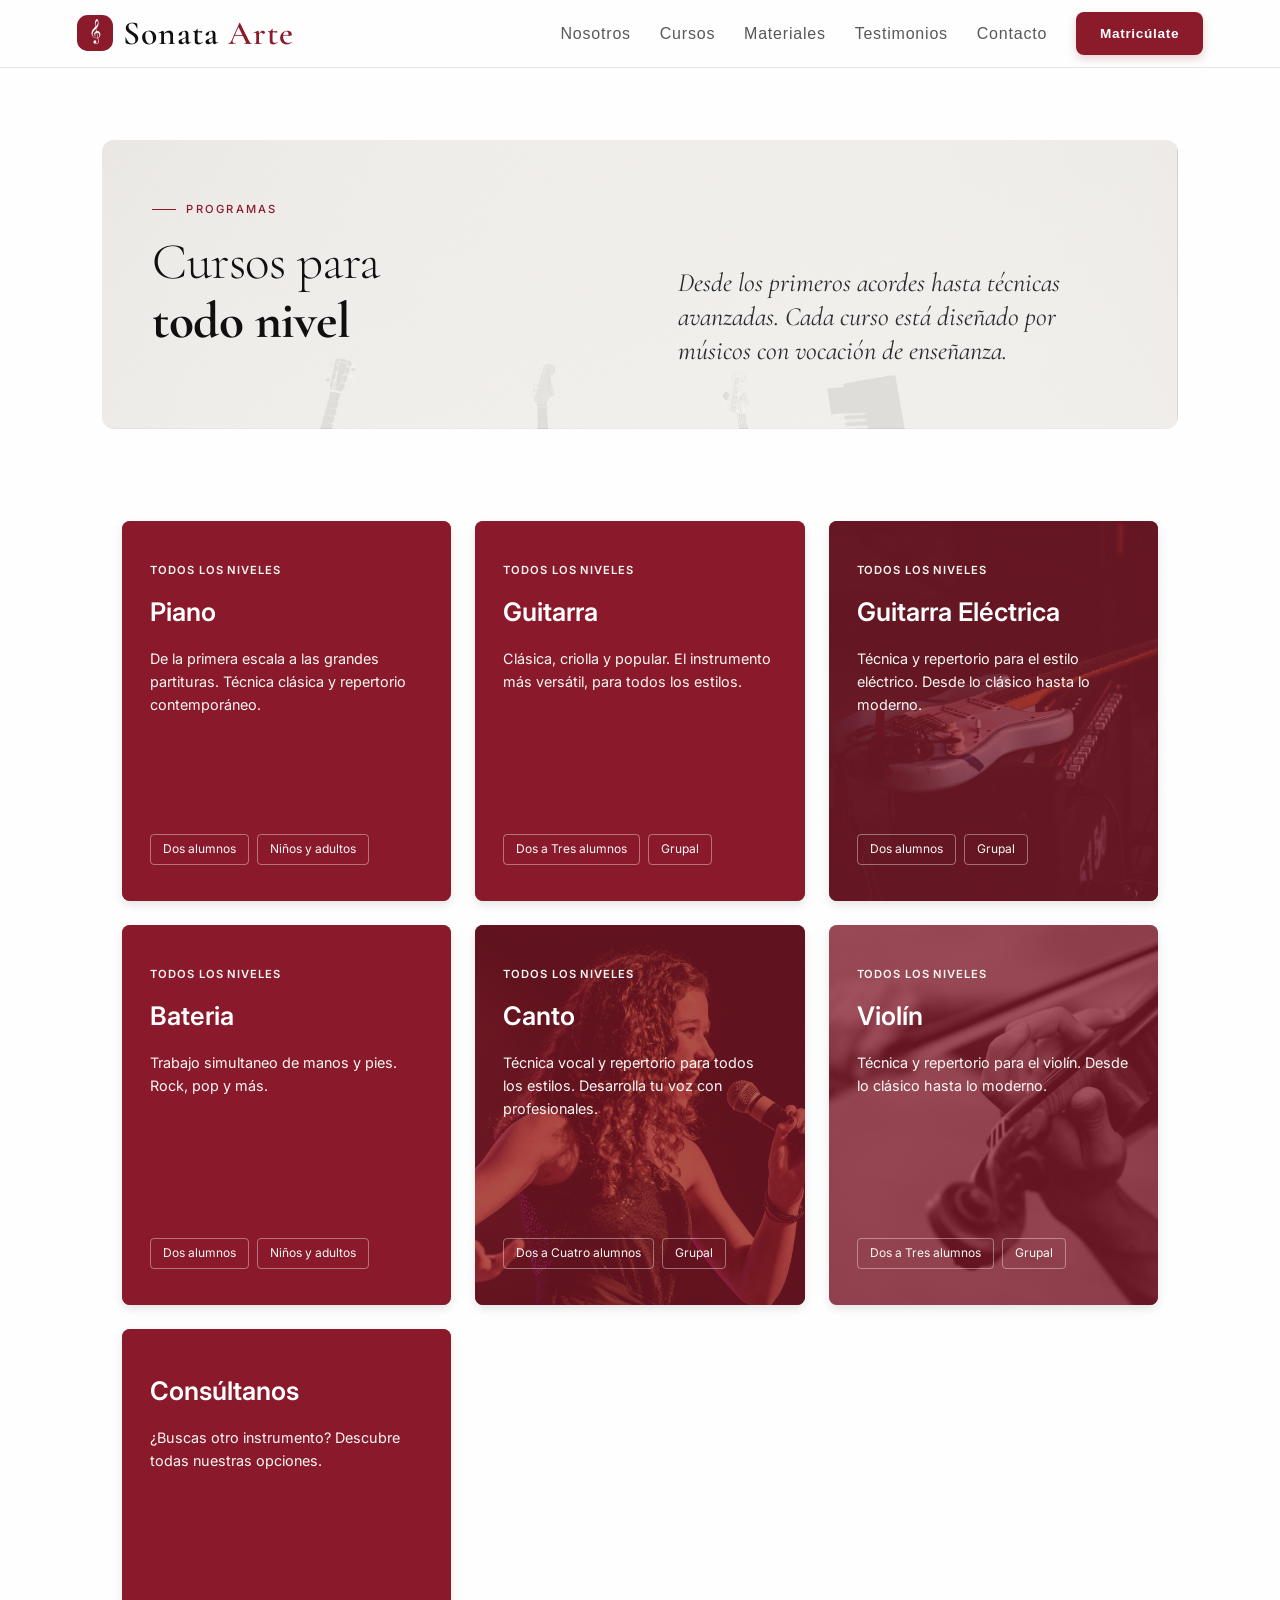
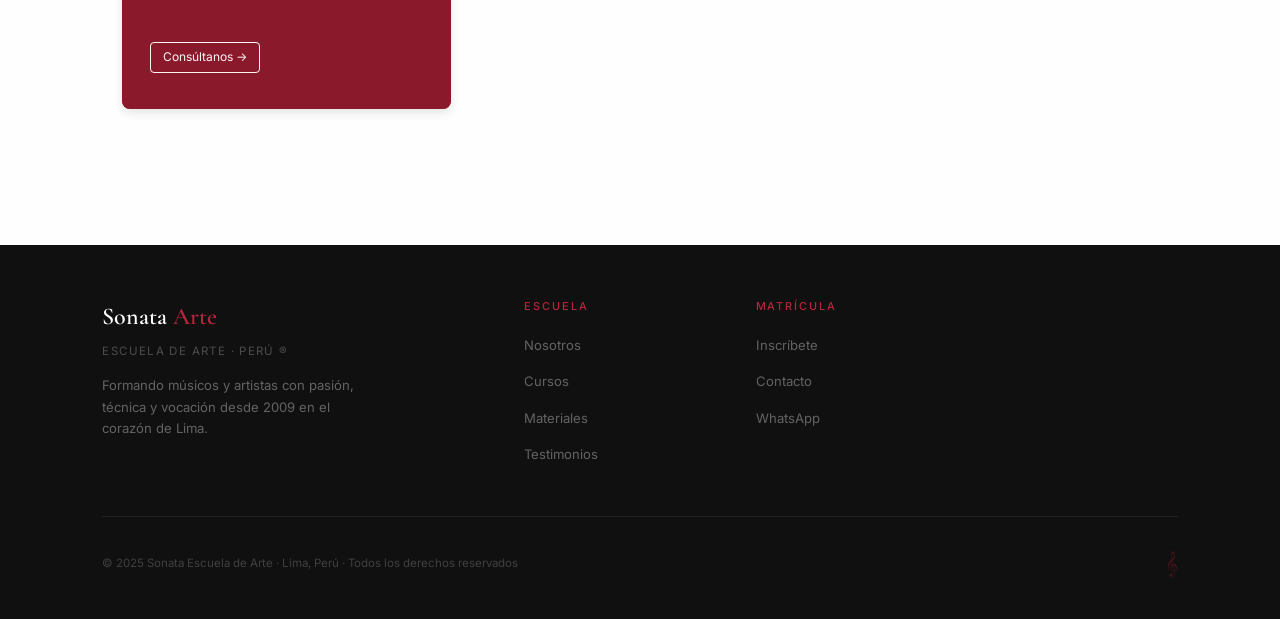
==== pages/cursos.html @ 1e2b9297 "resultado final para cursos" ====
<!DOCTYPE html>
<html lang="es">
<head>
<meta charset="UTF-8">
<meta name="viewport" content="width=device-width, initial-scale=1.0">
<title>Cursos · Sonata Escuela de Arte</title>
<link rel="preconnect" href="https://fonts.googleapis.com">
<link href="https://fonts.googleapis.com/css2?family=Cormorant+Garamond:ital,wght@0,300;0,400;0,600;0,700;1,300;1,400;1,600&family=Inter:wght@300;400;500;600&display=swap" rel="stylesheet">
<link rel="stylesheet" href="../css/main.css">
<link rel="stylesheet" href="../css/nav.css">
</head>
<body>
 
<nav>
  <a href="../index.html" class="nav-logo">
    <div class="nav-logo-icon" aria-hidden="true">𝄞</div>
    <span class="nav-logo-text">Sonata <span>Arte</span></span>
  </a>
  <ul class="nav-links">
    <li><a href="../index.html#nosotros">Nosotros</a></li>
    <li><a href="cursos.html">Cursos</a></li>
    <li><a href="materiales.html">Materiales</a></li>
    <li><a href="../index.html#testimonios">Testimonios</a></li>
    <li><a href="../index.html#contacto">Contacto</a></li>
    <li><a href="matricula.html" class="btn-nav">Matricúlate</a></li>
  </ul>
</nav>

<section id="cursos" style="padding-top: 140px; min-height: 80vh;">
  <div class="courses-top">
    <div>
      <p class="eyebrow">Programas</p>
      <h2 class="sec-title">Cursos para<br><strong>todo nivel</strong></h2>
    </div>
    <p class="sec-body">
      Desde los primeros acordes hasta técnicas avanzadas. Cada curso está diseñado por músicos con vocación de enseñanza.
    </p>
  </div>
  <div class="courses-grid">
  
    <article class="course-card card-piano">
      <div class="course-card-content">
        <span class="card-eyebrow">Todos los niveles</span>
        <h3 class="card-title">Piano</h3>
        <p class="card-text">De la primera escala a las grandes partituras. Técnica clásica y repertorio contemporáneo.
        </p>
        <div class="card-tags">
          <span class="pill-tag">Dos alumnos</span>
          <span class="pill-tag">Niños y adultos</span>
        </div>
      </div>
    </article>
  
    <article class="course-card card-guitarra">
      <div class="course-card-content">
        <span class="card-eyebrow">Todos los niveles</span>
        <h3 class="card-title">Guitarra</h3>
        <p class="card-text">Clásica, criolla y popular. El instrumento más versátil, para todos los estilos.</p>
        <div class="card-tags">
          <span class="pill-tag">Dos a Tres alumnos</span>
          <span class="pill-tag">Grupal</span>
        </div>
      </div>
    </article>

    <article class="course-card card-guitarra_electrica">
      <div class="course-card-content">
        <span class="card-eyebrow">Todos los niveles</span>
        <h3 class="card-title">Guitarra Eléctrica</h3>
        <p class="card-text">Técnica y repertorio para el estilo eléctrico. Desde lo clásico hasta lo moderno.</p>
        <div class="card-tags">
          <span class="pill-tag">Dos alumnos</span>
          <span class="pill-tag">Grupal</span>
        </div>
      </div>
    </article>
  
    <article class="course-card card-bateria"> 
      <div class="course-card-content">
          <span class="card-eyebrow">Todos los niveles</span>
          <h3 class="card-title">Bateria</h3>
          <p class="card-text">Trabajo simultaneo de manos y pies. Rock, pop y más.</p>
          <div class="card-tags">
            <span class="pill-tag">Dos alumnos</span>
            <span class="pill-tag">Niños y adultos</span>
          </div>
      </div>
    </article>

    <article class="course-card card-canto">
      <div class="course-card-content">
        <span class="card-eyebrow">Todos los niveles</span>
        <h3 class="card-title">Canto</h3>
        <p class="card-text">Técnica vocal y repertorio para todos los estilos. Desarrolla tu voz con profesionales.</p>
        <div class="card-tags">
          <span class="pill-tag">Dos a Cuatro alumnos</span>
          <span class="pill-tag">Grupal</span>
        </div>
      </div>
    </article>

    <article class="course-card card-violin">
      <div class="course-card-content">
        <span class="card-eyebrow">Todos los niveles</span>
        <h3 class="card-title">Violín</h3>
        <p class="card-text">Técnica y repertorio para el violín. Desde lo clásico hasta lo moderno.</p>
        <div class="card-tags">
          <span class="pill-tag">Dos a Tres alumnos</span>
          <span class="pill-tag">Grupal</span>
        </div>
      </div>
    </article>

    <article class="course-card card-consulta">
      <div class="course-card-content">
        <h3 class="card-title" style="margin-top: auto;">Consúltanos</h3>
        <p class="card-text">¿Buscas otro instrumento? Descubre todas nuestras opciones.</p>
        <div class="card-tags">
          <a href="mailto:consultas@sonata.edu" class="pill-tag"
            style="border-color: #faf7f4; color: #faf7f4;">Consúltanos →</a>
        </div>
      </div>
    </article>
  
  </div>
  
</section>

<footer>
  <div class="footer-grid">
    <div>
      <div class="footer-brand-name">Sonata <span>Arte</span></div>
      <div class="footer-brand-sub">Escuela de Arte · Perú ®</div>
      <p class="footer-brand-desc">Formando músicos y artistas con pasión, técnica y vocación desde 2009 en el corazón de Lima.</p>
    </div>
    <div class="footer-col">
      <div class="footer-col-title">Escuela</div>
      <ul>
        <li><a href="../index.html#nosotros">Nosotros</a></li>
        <li><a href="cursos.html">Cursos</a></li>
        <li><a href="materiales.html">Materiales</a></li>
        <li><a href="../index.html#testimonios">Testimonios</a></li>
      </ul>
    </div>
    <div class="footer-col">
      <div class="footer-col-title">Matrícula</div>
      <ul>
        <li><a href="matricula.html">Inscríbete</a></li>
        <li><a href="../index.html#contacto">Contacto</a></li>
        <li><a href="https://wa.me/51987654321">WhatsApp</a></li>
      </ul>
    </div>
  </div>
  <div class="footer-bottom">
    <span>© 2025 Sonata Escuela de Arte · Lima, Perú · Todos los derechos reservados</span>
    <span class="footer-nota" aria-hidden="true">𝄞</span>
  </div>
</footer>
<script src="../js/main.js"></script>
</body>
</html>
---- css/main.css ----
/* ═══════════════════════════════════════════
   TOKENS DE MARCA — Sonata Escuela de Arte
   Granate: #8b1a2b  Negro: #111010  Blanco: #fefefe
═══════════════════════════════════════════ */
*, *::before, *::after { box-sizing: border-box; margin: 0; padding: 0; }
 
:root {
  --granate:    #8b1a2b;
  --granate-d:  #5c0f1a;
  --granate-l:  #b5253c;
  --granate-xs: rgba(139,26,43,0.08);
  --granate-sm: rgba(139,26,43,0.15);
 
  --negro:      #111010;
  --negro-2:    #2c2a2a;
  --negro-3:    #5a5757;
  --negro-4:    #9a9797;
 
  --blanco:     #fefefe;
  --crema:      #F0EAE3;
  --crema-2:    #f3eeea;
 
  --borde:      rgba(17,16,16,0.1);
  --borde-g:    rgba(139,26,43,0.2);
 
  --display:    'Cormorant Garamond', Georgia, serif;
  --body:       'Inter', system-ui, sans-serif;
}
 
html { scroll-behavior: smooth; }
body {
  font-family: var(--body);
  background: var(--crema);
  color: var(--negro);
  font-size: 16px;
  line-height: 1.7;
  -webkit-font-smoothing: antialiased;
}
a { color: inherit; text-decoration: none; }
img { display: block; max-width: 100%; }

/* ═══════════════════════════════════════════
   HERO — Partitura animada como fondo
═══════════════════════════════════════════ */
.hero {
  min-height: 100vh;
  display: grid;
  grid-template-columns: 55% 45%;
  padding-top: 68px;
  position: relative;
  overflow: hidden;
}
 


 
.hero-left {
  position: relative;
  z-index: 1;
  display: flex; flex-direction: column; justify-content: center;
  padding: 80px 5% 80px 8%;
}
 
.hero-tag {
  display: inline-flex;
  align-items: center;
  gap: 8px;
  font-size: 0.72rem;
  font-weight: 500;
  letter-spacing: 0.2em;
  text-transform: uppercase;
  color: var(--granate);
  margin-bottom: 24px;
}
.hero-tag::before {
  content: '';
  display: block;
  width: 28px; height: 1px;
  background: var(--granate);
}
 
.hero-h1 {
  font-family: var(--display);
  font-size: clamp(3rem, 5.5vw, 5rem);
  line-height: 1.0;
  font-weight: 300;
  color: var(--negro);
  margin-bottom: 8px;
  letter-spacing: -0.01em;
}
.hero-h1 strong { font-weight: 700; display: block; }
.hero-h1 em { font-style: italic; color: var(--granate); font-weight: 300; }
 
.hero-sub {
  font-size: 1rem;
  color: var(--negro-3);
  max-width: 440px;
  line-height: 1.7;
  margin: 20px 0 36px;
}
 
.hero-btns { display: flex; gap: 12px; flex-wrap: wrap; }
 
.hero-right {
  position: relative;
  z-index: 1;
  background: var(--granate);
  display: flex;
  align-items: center;
  justify-content: center;
  overflow: hidden;
}

/* ═══════════════════════════════════════════
   CARRUSEL HERO
═══════════════════════════════════════════ */
.hero-carousel {
  position: absolute;
  inset: 0;
  z-index: 0; /* Al fondo */
}

.carousel-slide {
  position: absolute;
  inset: 0;
  width: 100%;
  height: 100%;
  object-fit: cover; /* Para que la imagen no se deforme */
  opacity: 0;
  transition: opacity 1.5s ease-in-out; /* Transición súper suave */
}

.carousel-slide.active {
  opacity: 1;
}

.hero-overlay {
  position: absolute;
  inset: 0;
  background: var(--granate);
  opacity: 0.85; /* Ajusta este valor si quieres que la foto se vea más (0.7) o menos (0.9) */
  z-index: 1;
  mix-blend-mode: multiply; /* Le da un tono más profundo y artístico */
}

/* Aseguramos que las notas y la tarjeta queden por encima del fondo y el overlay */
.hero-notes-wrap, .floating-note, .hero-card {
  z-index: 2;
}

.hero-right-staff {
  position: absolute;
  inset: 0;
  display: flex;
  flex-direction: column;
  justify-content: center;
  padding: 0;
  gap: 28px;
}
.hr-staff-line {
  width: 100%;
  height: 0.5px;
  background: rgba(254,254,254,0.12);
}
 
.hero-notes-wrap {
  position: relative;
  z-index: 2;
  width: 100%;
  height: 100%;
  display: flex;
  align-items: center;
  justify-content: center;
}
 
.floating-note {
  position: absolute;
  font-family: var(--display);
  color: rgba(254,254,254,0.15);
  user-select: none;
  line-height: 1;
}
.fn-1 { font-size: 14rem; top: -5%; left: -8%; animation: sway 7s ease-in-out infinite; }
.fn-2 { font-size: 5rem; bottom: 10%; right: 8%; animation: sway 5s ease-in-out infinite 1s; }
.fn-3 { font-size: 3rem; top: 12%; right: 18%; animation: sway 6s ease-in-out infinite 2s; color: rgba(254,254,254,0.2); }
 
@keyframes sway {
  0%,100% { transform: translateY(0) rotate(-2deg); }
  50%      { transform: translateY(-14px) rotate(2deg); }
}
 
.hero-card {
  position: relative; z-index: 3;
  background: rgba(254,254,254,0.08);
  border: 0.5px solid rgba(254,254,254,0.2);
  border-radius: 8px;
  padding: 36px 32px;
  text-align: center;
  max-width: 280px;
  backdrop-filter: blur(4px);
}
.hero-card-clef { font-family: var(--display); font-size: 7rem; color: var(--blanco); line-height: 0.9; margin-bottom: 16px; opacity: 0.9; }
.hero-card-name { font-family: var(--display); font-size: 1.6rem; font-weight: 600; color: var(--blanco); letter-spacing: 0.06em; text-transform: uppercase; line-height: 1.1; }
.hero-card-sub { font-size: 0.72rem; color: rgba(254,254,254,0.6); letter-spacing: 0.18em; text-transform: uppercase; margin-top: 6px; }
.hero-card-divider { width: 40px; height: 1px; background: rgba(254,254,254,0.3); margin: 16px auto; }
.hero-card-since { font-size: 0.78rem; color: rgba(254,254,254,0.5); letter-spacing: 0.1em; }

/* ═══════════════════════════════════════════
   ESTADÍSTICAS
═══════════════════════════════════════════ */
.stats-strip {
  background: var(--granate);
  display: grid;
  grid-template-columns: repeat(4, 1fr);
}
.stat-item {
  padding: 36px 4%;
  text-align: center;
  border-right: 0.5px solid rgba(254,254,254,0.15); /* Divisor semitransparente */
  position: relative;
}
.stat-item::after {
  content: '♩';
  position: absolute;
  bottom: 10px; right: 12px;
  color: var(--granate);
  font-size: 0.75rem;
  opacity: 0.4;
}
.stat-item:last-child { border-right: none; }
.stat-num { font-family: var(--display); font-size: 2.8rem; font-weight: 300; color: var(--blanco); line-height: 1; display: block; margin-bottom: 6px; }
.stat-label { font-size: 0.75rem; color: rgba(254,254,254,0.7); /* Texto en un blanco suave */ letter-spacing: 0.1em; text-transform: uppercase; }

/* ═══════════════════════════════════════════
   SECCIÓN BASE
═══════════════════════════════════════════ */
section { padding: 96px 8%; }
 
.eyebrow {
  font-size: 0.7rem;
  font-weight: 500;
  letter-spacing: 0.2em;
  text-transform: uppercase;
  color: var(--granate);
  margin-bottom: 14px;
  display: flex; align-items: center; gap: 10px;
}
.eyebrow::before {
  content: '';
  display: block;
  width: 24px; height: 1px;
  background: var(--granate);
}
 
.sec-title { font-family: var(--display); font-size: clamp(2rem, 4vw, 3.2rem); font-weight: 300; line-height: 1.15; margin-bottom: 18px; letter-spacing: -0.01em; }
.sec-title strong { font-weight: 700; }
.courses-top {
  /* El linear-gradient crea una capa color crema al 85% de opacidad sobre tu foto */
  background-image: linear-gradient(rgba(250, 247, 244, 0.85), rgba(250, 247, 244, 0.85)), url('../assets/fondo_cursos.jpg');
  background-size: cover;
  background-position: center;
  
  /* Espaciado interno para que el texto no toque los bordes de la imagen */
  padding: 60px 50px;
  border-radius: 12px; /* Un pequeño borde redondeado para enmarcarlo bonito */
  margin-bottom: 40px;
  
  /* Mantener alineación a los lados */
  display: flex;
  justify-content: space-between;
  align-items: center;
  gap: 40px;
}

/* =========================================
   TEXTO DE DESCRIPCIÓN (Elegante y Grande)
========================================= */
.sec-body {
  max-width: 450px;
  font-family: 'Cormorant Garamond', serif; /* Usamos la misma fuente elegante de los títulos */
  font-size: 1.65rem; /* Tamaño mucho más grande y con presencia */
  font-style: italic; /* El toque clásico */
  line-height: 1.3;
  color: #2c2c2c; /* Un gris casi negro para máximo contraste */
  margin: 0;
}
/* ═══════════════════════════════════════════
   NOSOTROS
═══════════════════════════════════════════ */
#nosotros {
  background: var(--crema);
  display: grid;
  grid-template-columns: 1fr 1fr;
  gap: 72px;
  align-items: center;
}
 
.about-visual { position: relative; height: 460px; }
.about-bg-frame { position: absolute; inset: 0; background: var(--crema-2); border-radius: 12px; overflow: hidden; border: 0.5px solid var(--borde); }
 
.about-staff-wrap { position: absolute; inset: 0; display: flex; flex-direction: column; justify-content: center; padding: 0 40px; gap: 26px; }
.ab-staff { height: 0.5px; background: var(--negro); opacity: 0.1; }
 
.about-clef-big { position: absolute; font-family: var(--display); font-size: 16rem; color: var(--granate); opacity: 0.07; right: -20px; top: 50%; transform: translateY(-50%); line-height: 1; user-select: none; }
 
.ab-note { position: absolute; font-family: var(--display); color: var(--granate); opacity: 0.5; font-size: 2.2rem; line-height: 1; animation: noteFloat 4s ease-in-out infinite; }
.ab-note:nth-child(1) { top: 22%; left: 28%; animation-delay: 0s; }
.ab-note:nth-child(2) { top: 38%; left: 48%; animation-delay: 0.6s; font-size: 1.8rem; }
.ab-note:nth-child(3) { top: 28%; left: 62%; animation-delay: 1.2s; }
.ab-note:nth-child(4) { top: 48%; left: 35%; animation-delay: 1.8s; font-size: 1.5rem; opacity: 0.35; }
.ab-note:nth-child(5) { top: 55%; left: 58%; animation-delay: 2.4s; }
 
@keyframes noteFloat {
  0%,100% { transform: translateY(0); }
  50%      { transform: translateY(-8px); }
}
 
.about-badge { position: absolute; bottom: 24px; left: 24px; background-color: rgba(139, 21, 40, 0.85); color: var(--blanco); padding: 16px 20px; border-radius: 6px; }
.ab-num { font-family: var(--display); font-size: 2rem; font-weight: 700; display: block; line-height: 1; }
.ab-txt { font-size: 0.75rem; opacity: 0.75; letter-spacing: 0.08em; }
 
.about-photo-label { 
  position: absolute; 
  top: 24px; 
  left: 24px; 
  font-size: 0.75rem; 
  color: #000000; /* Texto negro para que no se pierda con el efecto */
  font-weight: 500;
  letter-spacing: 0.08em; 
  background: rgba(255, 255, 255, 0.7); /* Más transparente */
  backdrop-filter: blur(6px); /* Aquí está la magia del desenfoque */
  -webkit-backdrop-filter: blur(6px); /* Soporte para Safari */
  padding: 6px 12px; 
  border-radius: 4px; 
  border: 1px solid rgba(255, 255, 255, 0.5); /* Borde semitransparente que brilla un poco */
}
 
.values { margin-top: 32px; list-style: none; }
.val-row { display: flex; gap: 16px; padding: 16px 0; border-bottom: 0.5px solid var(--borde); align-items: flex-start; }
.val-row:last-child { border-bottom: none; }
.val-dot { width: 8px; height: 8px; border-radius: 50%; background: var(--granate); margin-top: 7px; flex-shrink: 0; }
.val-title { font-size: 0.9rem; font-weight: 500; margin-bottom: 2px; }
.val-desc { font-size: 0.83rem; color: var(--negro-3); }

/* ═══════════════════════════════════════════
   CURSOS
═══════════════════════════════════════════ */
#cursos { background: var(--blanco); }
 
.courses-top { display: flex; justify-content: space-between; align-items: flex-end; gap: 24px; flex-wrap: wrap; margin-bottom: 52px; }
/* ==========================================================================
   REJILLA Y TARJETA DE CURSOS - PARCHE DEFINITIVO
   ========================================================================== */

/* 1. Fuerza las 3 columnas iguales */
.courses-grid {
  display: grid !important;
  grid-template-columns: repeat(3, 1fr) !important; 
  gap: 24px !important; 
  width: 100% !important;
  max-width: 1200px !important;
  margin: 0 auto !important;
  padding: 40px 20px !important;
}

/* 2. Tarjeta Base (Fondo de respaldo si la red falla) */
.course-card {
  border-radius: 8px !important;
  position: relative !important;
  display: flex !important;
  flex-direction: column !important;
  min-height: 380px !important; 
  overflow: hidden !important; 
  transition: all 0.4s cubic-bezier(0.165, 0.84, 0.44, 1) !important;
  box-shadow: 0 4px 10px rgba(0, 0, 0, 0.1) !important; 
  background-color: #8b1a2b !important; 
}

.course-card:hover {
  transform: translateY(-6px) !important;
  box-shadow: 0 16px 40px rgba(0, 0, 0, 0.2) !important; 
}

/* 3. El filtro rojo transparente sobre las fotos */
.course-card::after {
  content: '' !important;
  position: absolute !important;
  top: 0 !important; left: 0 !important; right: 0 !important; bottom: 0 !important; 
  background-color: rgba(139, 26, 43, 0.7) !important; 
  z-index: 1 !important; 
  transition: background-color 0.4s ease !important;
  pointer-events: none !important; 
}

.course-card:hover::after {
  background-color: rgba(139, 26, 43, 0.8) !important; 
}

/* 4. Contenedor del texto (por encima del filtro) */
.course-card-content {
  padding: 40px 28px 36px !important;
  display: flex !important;
  flex-direction: column !important;
  flex-grow: 1 !important; 
  position: relative !important;
  z-index: 2 !important; 
}



/* 5. IMÁGENES DE INTERNET FORZADAS */
.card-piano { 
  background-image: url('https://images.unsplash.com/photo-1520523839897-bd0b52f945a0?q=80&w=800&auto=format&fit=crop') !important; 
  background-size: cover !important; 
  background-position: center !important; 
}
.card-guitarra { 
  background-image: url('https://images.unsplash.com/photo-1510915361894-db8b60106cb1?q=80&w=800&auto=format&fit=crop') !important; 
  background-size: cover !important; 
  background-position: center !important; 
}
.card-guitarra_electrica { 
  background-image: url('../assets/guitarra_electrica.jpg') !important; 
  background-size: cover !important; 
  background-position: center !important; 
}
.card-bateria { 
  background-image: url('../assets/bateria.jpg') !important;
  background-size: cover !important; 
  background-position: center !important; 
}
.card-violin { 
  background-image: url('../assets/violin.jpg') !important; 
  background-size: cover !important; 
  background-position: center !important; 
}
.card-canto { 
  background-image: url('../assets/canto.jpg') !important; 
  background-size: cover !important; 
  background-position: center !important; 
}
.card-consulta { 
  background-image: url('https://images.unsplash.com/photo-1511379938547-c1f69419868d?q=80&w=800&auto=format&fit=crop') !important; 
  background-size: cover !important; 
  background-position: center !important; 
}


/* ═══════════════════════════════════════════
   ELEMENTOS INTERNOS (AJUSTADOS PARA FONDO OSCURO)
═══════════════════════════════════════════ */
/* Aseguramos que todo el contenido esté por encima del overlay */
.card-icon, .card-eyebrow, .card-title, .card-text, .card-tags {
  position: relative;
  z-index: 2; 
}

/* Pad superior para no pisar el icono, pad inferior para respirar */
.course-card-content {
  padding: 40px 28px 36px;
  display: flex;
  flex-direction: column;
  height: 100%;
}

.card-icon {
  position: absolute;
  top: 28px;
  right: 28px;
  font-size: 1.4rem;
  /* Color crema suave para el icono */
  color: #faf7f4; 
  opacity: 0.6; /* Sutil marca de agua */
}

.card-eyebrow {
  font-size: 0.7rem;
  text-transform: uppercase;
  letter-spacing: 0.08em;
  /* Color crema brillante */
  color: #faf7f4; 
  font-weight: 600;
  margin-bottom: 10px;
}

.card-title {
  font-size: 1.6rem;
  font-weight: 600;
  /* Texto totalmente blanco/crema para máximo contraste */
  color: #ffffff; 
  margin-bottom: 14px;
}

.card-text {
  font-size: 0.9rem;
  line-height: 1.6;
  /* Crema suave para el texto largo */
  color: #faf7f4; 
  margin-bottom: 24px;
  flex-grow: 1; /* Empuja las etiquetas abajo */
}

.card-tags {
  display: flex;
  gap: 8px;
  flex-wrap: wrap;
}

.pill-tag {
  font-size: 0.75rem;
  padding: 4px 12px;
  border: 1px solid rgba(250, 247, 244, 0.4);
  border-radius: 4px;
  /* Texto crema */
  color: #faf7f4; 
  background-color: transparent;
}

/* ═══════════════════════════════════════════
   RESPONSIVE DESIGN (DISEÑO ADAPTABLE)
═══════════════════════════════════════════ */
/* En tablets o monitores medianos, pasa a 2 por fila */
@media (max-width: 992px) {
  .courses-grid {
    grid-template-columns: repeat(2, 1fr);
  }
}

/* En teléfonos móviles, pasa a 1 por fila */
@media (max-width: 600px) {
  .courses-grid {
    grid-template-columns: 1fr;
    padding: 20px 16px;
  }
} 


/* ═══════════════════════════════════════════
   MATERIALES
═══════════════════════════════════════════ */
#materiales { background: var(--crema-2); }
 
.mat-header { display: flex; justify-content: space-between; align-items: flex-end; gap: 24px; flex-wrap: wrap; margin-bottom: 48px; }
 
.mat-grid { display: grid; grid-template-columns: repeat(auto-fill, minmax(240px, 1fr)); gap: 16px; }
 
.mat-card { background: var(--blanco); border: 0.5px solid var(--borde); border-radius: 6px; padding: 22px 22px 26px; position: relative; overflow: hidden; }
.mat-card::before { content: ''; position: absolute; top: 0; left: 0; right: 0; height: 3px; background: var(--granate); }
 
.mat-level { font-size: 0.68rem; font-weight: 500; letter-spacing: 0.16em; text-transform: uppercase; color: var(--granate); margin-bottom: 8px; }
.mat-title { font-family: var(--display); font-size: 1.1rem; font-weight: 600; margin-bottom: 14px; color: var(--negro); }
.mat-items { list-style: none; }
.mat-item { display: flex; align-items: baseline; gap: 8px; padding: 6px 0; border-bottom: 0.5px solid var(--borde); font-size: 0.82rem; color: var(--negro-2); }
.mat-item:last-child { border-bottom: none; }
.mat-item::before { content: '–'; color: var(--granate); flex-shrink: 0; font-weight: 500; }
 
.mat-cta-card { background: var(--granate); border-radius: 6px; padding: 22px 22px 26px; display: flex; flex-direction: column; justify-content: center; align-items: flex-start; gap: 12px; min-height: 200px; }
.mat-cta-card .mc-clef { font-family: var(--display); font-size: 4rem; color: rgba(254,254,254,0.2); line-height: 1; }
.mat-cta-card p { font-size: 0.88rem; color: rgba(254,254,254,0.75); line-height: 1.6; }
.mat-cta-card a { font-size: 0.8rem; font-weight: 500; color: var(--blanco); letter-spacing: 0.08em; border-bottom: 0.5px solid rgba(254,254,254,0.4); padding-bottom: 1px; transition: border-color 0.2s; }
.mat-cta-card a:hover { border-color: var(--blanco); }

/* ═══════════════════════════════════════════
   TESTIMONIOS
═══════════════════════════════════════════ */
#testimonios { background: var(--negro); }
#testimonios .eyebrow { color: var(--granate-l); }
#testimonios .eyebrow::before { background: var(--granate-l); }
#testimonios .sec-title { color: var(--blanco); }
 
.testi-grid { display: grid; grid-template-columns: repeat(3, 1fr); gap: 16px; margin-top: 48px; }
 
.testi-card { background: rgba(255,255,255,0.04); border: 0.5px solid rgba(255,255,255,0.08); border-radius: 6px; padding: 24px; transition: background 0.2s; }
.testi-card:hover { background: rgba(255,255,255,0.07); }
 
.testi-top { display: flex; justify-content: space-between; align-items: flex-start; margin-bottom: 16px; }
.testi-nota { font-family: var(--display); font-size: 2rem; color: var(--granate-l); opacity: 0.5; line-height: 1; }
.testi-stars { color: var(--granate-l); font-size: 0.8rem; letter-spacing: 2px; }
 
.testi-quote { font-family: var(--display); font-style: italic; font-size: 1rem; line-height: 1.6; color: rgba(254,254,254,0.75); margin-bottom: 18px; }
.testi-author { font-size: 0.75rem; font-weight: 500; letter-spacing: 0.1em; color: rgba(254,254,254,0.3); text-transform: uppercase; }

/* ═══════════════════════════════════════════
   MATRÍCULA Y CONTACTO (LAYOUT GENERAL)
═══════════════════════════════════════════ */
/* ═══════════════════════════════════════
   SECCIÓN MATRÍCULA EFECTO CRISTAL
═══════════════════════════════════════ */

.matricula-glass-section {
  position: relative; 
  min-height: 100vh; 
  display: flex; 
  flex-direction: column; 
  justify-content: center; 
  align-items: center; 
  padding: 100px 5% 80px;

  /* AQUÍ ESTÁ EL TRUCO: Separamos todo para que no falle */
  background-color: #111010;
  background-image: url('https://images.unsplash.com/photo-1516450360452-9312f5e86fc7?q=80&w=1920&auto=format&fit=crop');
  background-position: center center;
  background-size: cover;
  background-repeat: no-repeat;
}

.glass-overlay {
  position: absolute; 
  inset: 0; 
  /* Degradado de rojo granate a negro para dar el ambiente de concierto */
  background: linear-gradient(135deg, rgba(139, 26, 43, 0.75) 0%, rgba(17, 16, 16, 0.95) 100%); 
  z-index: 0;
}

.glass-content {
  position: relative; 
  z-index: 1; 
  display: flex; 
  flex-direction: column; 
  align-items: center; 
  text-align: center;
  width: 100%;
}

.glass-eyebrow { color: var(--gl, #b5253c); margin-bottom: 12px; font-weight: 600; letter-spacing: 0.15em; }
.glass-title { color: #ffffff; font-size: 3rem; margin-bottom: 16px; font-family: var(--display); font-weight: 300; line-height: 1.1; }
.glass-title strong { font-weight: 700; }
.glass-desc { color: rgba(255, 255, 255, 0.85); max-width: 500px; margin-bottom: 40px; line-height: 1.6; font-size: 0.92rem; }

/* El cristal transparente del formulario */
.glass-form {
  background: rgba(255, 255, 255, 0.04); 
  backdrop-filter: blur(14px); 
  -webkit-backdrop-filter: blur(14px); 
  border: 0.5px solid rgba(255, 255, 255, 0.15); 
  border-radius: 8px;
  padding: 40px 32px;
  width: 100%;
  max-width: 540px;
  display: flex;
  flex-direction: column;
  gap: 16px;
  box-shadow: 0 20px 50px rgba(0, 0, 0, 0.5);
  margin: 0 auto;
}

.glass-row {
  display: grid; 
  grid-template-columns: 1fr 1fr; 
  gap: 16px;
}

/* Inputs sólidos para que no se pierdan */
.glass-input {
  padding: 14px; 
  border-radius: 4px; 
  border: none; 
  background: rgba(255, 255, 255, 0.95); 
  font-family: var(--body); 
  color: #111010;
  width: 100%;
  font-size: 0.9rem;
  transition: box-shadow 0.2s ease;
}

.glass-input:focus {
  outline: none;
  box-shadow: 0 0 0 2px var(--g, #8b1a2b);
}

textarea.glass-input { resize: vertical; }

.glass-btn {
  margin-top: 10px; 
  padding: 16px; 
  width: 100%; 
  font-size: 1rem; 
  font-weight: 600;
  border-radius: 4px;
}

.glass-feedback {
  font-size: 0.85rem; 
  text-align: center; 
  margin-top: 8px; 
  display: none; 
  color: #ffffff;
  font-weight: 500;
}

@media (max-width: 600px) {
  .glass-row { grid-template-columns: 1fr; }
  .glass-form { padding: 28px 20px; }
  .glass-title { font-size: 2.2rem; }
}
 
#contacto { background: var(--crema); display: grid; grid-template-columns: 1fr 1fr; gap: 80px; align-items: start; }
.contact-details { margin-top: 28px; }
.contact-row { display: flex; gap: 14px; padding: 14px 0; border-bottom: 0.5px solid var(--borde); align-items: flex-start; }
.contact-row:last-child { border-bottom: none; }
.contact-icon-wrap { width: 38px; height: 38px; flex-shrink: 0; border-radius: 50%; border: 0.5px solid var(--borde); display: flex; align-items: center; justify-content: center; font-size: 1rem; background: var(--blanco); }
.contact-text strong { display: block; font-size: 0.82rem; font-weight: 500; margin-bottom: 2px; }
.contact-text span { font-size: 0.85rem; color: var(--negro-3); }

/* ═══════════════════════════════════════════
   FOOTER
═══════════════════════════════════════════ */
footer { background: var(--negro); padding: 52px 8% 36px; }
.footer-grid { display: grid; grid-template-columns: 2fr 1fr 1fr 1fr; gap: 40px; padding-bottom: 40px; border-bottom: 0.5px solid rgba(255,255,255,0.07); margin-bottom: 28px; }
.footer-brand-name { font-family: var(--display); font-size: 1.5rem; font-weight: 600; color: var(--blanco); margin-bottom: 4px; }
.footer-brand-name span { color: var(--granate-l); }
.footer-brand-sub { font-size: 0.72rem; letter-spacing: 0.12em; text-transform: uppercase; color: rgba(255,255,255,0.25); margin-bottom: 14px; }
.footer-brand-desc { font-size: 0.82rem; color: rgba(255,255,255,0.35); line-height: 1.65; max-width: 260px; }
.footer-col-title { font-size: 0.68rem; font-weight: 500; letter-spacing: 0.18em; text-transform: uppercase; color: var(--granate-l); margin-bottom: 16px; }
.footer-col ul { list-style: none; }
.footer-col li { margin-bottom: 9px; }
.footer-col a { font-size: 0.82rem; color: rgba(255,255,255,0.35); transition: color 0.2s; }
.footer-col a:hover { color: rgba(255,255,255,0.8); }
.footer-bottom { display: flex; justify-content: space-between; align-items: center; font-size: 0.72rem; color: rgba(255,255,255,0.2); flex-wrap: wrap; gap: 8px; }
.footer-nota { font-family: var(--display); font-size: 1.4rem; color: var(--granate); opacity: 0.4; }

/* ═══════════════════════════════════════════
   RESPONSIVE (EXCEPTO NAV Y FORMS)
═══════════════════════════════════════════ */
@media (max-width: 900px) {
  .hero { grid-template-columns: 1fr; }
  .hero-right { display: none; }
  .hero-left { padding: 60px 6%; }
  .stats-strip { grid-template-columns: repeat(2, 1fr); }
  #nosotros { grid-template-columns: 1fr; gap: 40px; }
  .about-visual { height: 280px; }
  .courses-grid { grid-template-columns: 1fr 1fr; }
  .courses-grid-2 { grid-template-columns: 1fr; }
  .testi-grid { grid-template-columns: 1fr; }
  #contacto { grid-template-columns: 1fr; gap: 48px; }
  .footer-grid { grid-template-columns: 1fr 1fr; }
  section { padding: 64px 6%; }
}
 
@media (max-width: 540px) {
  .courses-grid { grid-template-columns: 1fr; }
  .footer-grid { grid-template-columns: 1fr; }
  .stats-strip { grid-template-columns: repeat(2,1fr); }
}
 
@media (prefers-reduced-motion: reduce) {
  .floating-note, .ab-note { animation: none; }
}
---- css/nav.css ----
/* ═══════════════════════════════════════════
   NAVEGACIÓN
═══════════════════════════════════════════ */
nav {
  position: fixed; top: 0; left: 0; right: 0; z-index: 200;
  height: 68px;
  display: flex; align-items: center; justify-content: space-between;
  padding: 0 6%;
  background: rgba(254,254,254,0.94);
  backdrop-filter: blur(14px);
  border-bottom: 0.5px solid var(--borde);
}
 
.nav-logo { display: flex; align-items: center; gap: 10px; }
.nav-logo-icon {
  width: 36px; height: 36px;
  background: var(--granate);
  border-radius: 30%;
  display: flex; align-items: center; justify-content: center;
  color: var(--blanco);
  font-family: var(--display);
  font-size: 1.3rem;
  line-height: 1;
  padding-bottom: 2px;
  
}
.nav-logo-text {
  font-family: var(--display);
  font-size: clamp(1.1rem, 3vw, 2.1rem);
  font-weight: 600;
  letter-spacing: 0.03em;
  color: var(--negro);
  white-space: nowrap;
}
.nav-logo-text span { color: var(--granate); }
 
.nav-links { display: flex; align-items: center; gap: 1.8rem; list-style: none; }
.nav-links a {
  font-family: Verdana, sans-serif;
  font-size: 1rem;
  font-weight: 400;
  color: var(--negro-3);
  letter-spacing: 0.05em;
  transition: color 0.2s;
}
.nav-links a:hover { color: var(--granate); }
 
/* ═══════════════════════════════════════════
   BOTÓN DEL NAVBAR (ACTUALIZADO)
═══════════════════════════════════════════ */
.btn-nav {
  display: inline-block;
  background: var(--granate);
  color: var(--blanco) !important;
  padding: 10px 24px;
  border-radius: 8px !important; /* Bordes más suaves para hacer juego con el Hero */
  font-size: 0.85rem !important;
  font-weight: 600 !important;
  letter-spacing: 0.05em !important;
  box-shadow: 0 4px 10px rgba(139, 26, 43, 0.2); /* Sombra granate sutil */
  transition: all 0.3s cubic-bezier(0.25, 0.8, 0.25, 1) !important;
}

.btn-nav:hover {
  background: var(--granate-d) !important;
  transform: translateY(-3px); /* Ligera elevación al pasar el cursor */
  box-shadow: 0 6px 15px rgba(139, 26, 43, 0.3); /* Sombra más expansiva */
}

@media (max-width: 900px) {
  .nav-links { display: none; }
}

@media (max-width: 768px) {
  .nav-logo-text {
    font-size: 1.1rem;
  }
}
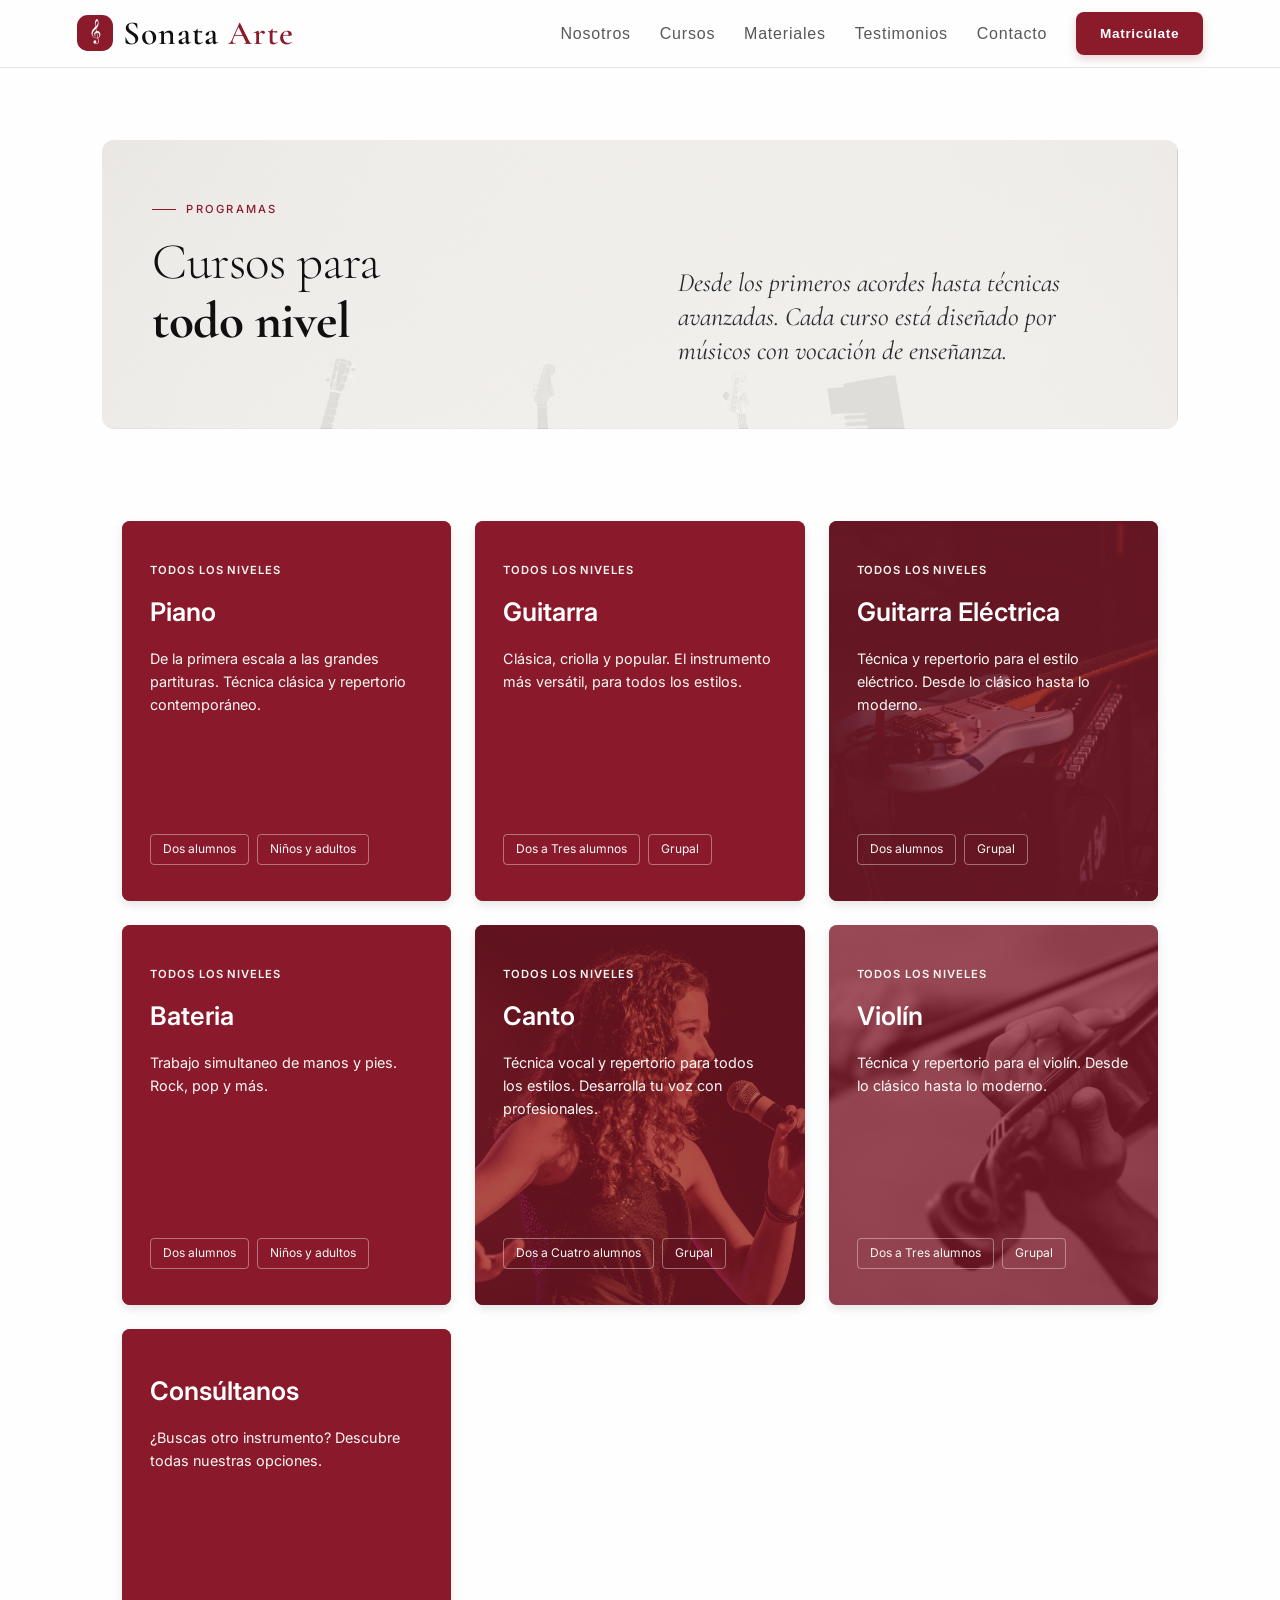
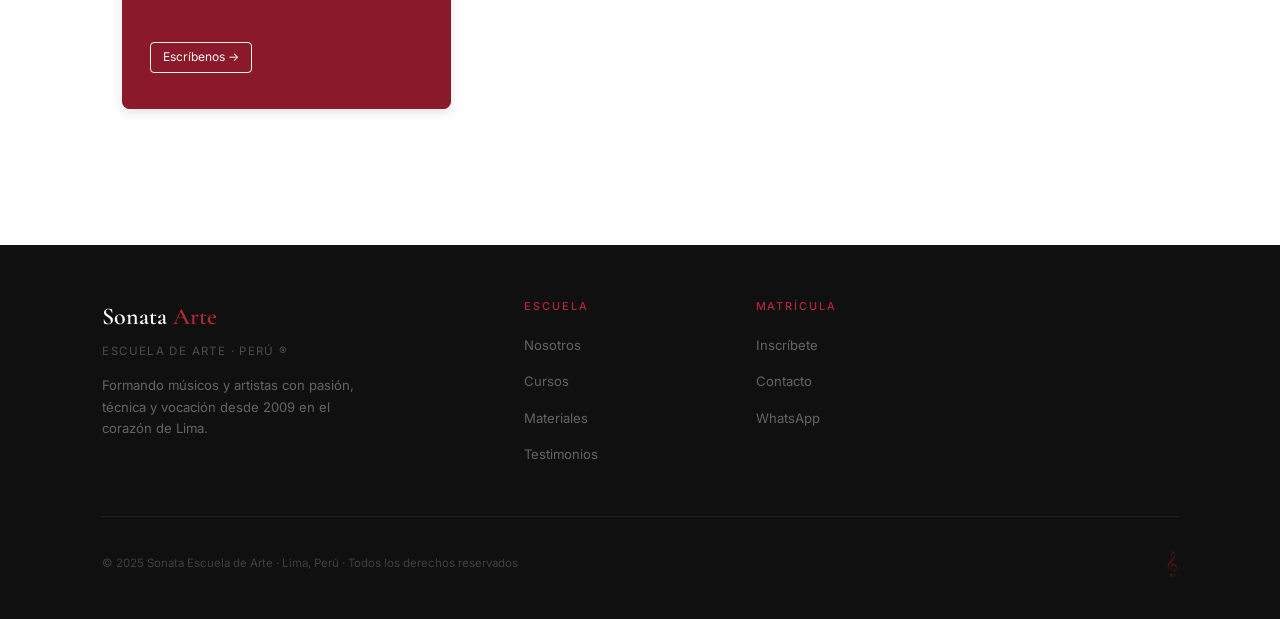
==== commit 1f29d2aa: "enlace a wsp" ====
--- a/pages/cursos.html
+++ b/pages/cursos.html
@@ -37,7 +37,7 @@
     </p>
   </div>
   <div class="courses-grid">
-  
+
     <article class="course-card card-piano">
       <div class="course-card-content">
         <span class="card-eyebrow">Todos los niveles</span>
@@ -116,8 +116,8 @@
         <h3 class="card-title" style="margin-top: auto;">Consúltanos</h3>
         <p class="card-text">¿Buscas otro instrumento? Descubre todas nuestras opciones.</p>
         <div class="card-tags">
-          <a href="mailto:consultas@sonata.edu" class="pill-tag"
-            style="border-color: #faf7f4; color: #faf7f4;">Consúltanos →</a>
+          <a href="https://wa.me/51987654321?text=Hola,%20quisiera%20consultar%20por%20otros%20instrumentos%20disponibles." target="_blank" 
+          class="pill-tag" style="border-color: #faf7f4; color: #faf7f4;">Escríbenos →</a>
         </div>
       </div>
     </article>
--- a/css/main.css
+++ b/css/main.css
@@ -745,4 +745,23 @@
  
 @media (prefers-reduced-motion: reduce) {
   .floating-note, .ab-note { animation: none; }
+}
+
+/* ==========================================================================
+   DISEÑO RESPONSIVE (MEDIA QUERIES)
+   ========================================================================== */
+
+/* 1. Cuando la pantalla es menor a 992px (Tablets) -> 2 Columnas */
+@media (max-width: 992px) {
+  .courses-grid {
+    grid-template-columns: repeat(2, 1fr) !important;
+  }
+}
+
+/* 2. Cuando la pantalla es menor a 768px (Celulares) -> 1 Columna */
+@media (max-width: 768px) {
+  .courses-grid {
+    grid-template-columns: 1fr !important;
+    padding: 30px 16px !important; 
+  }
 }
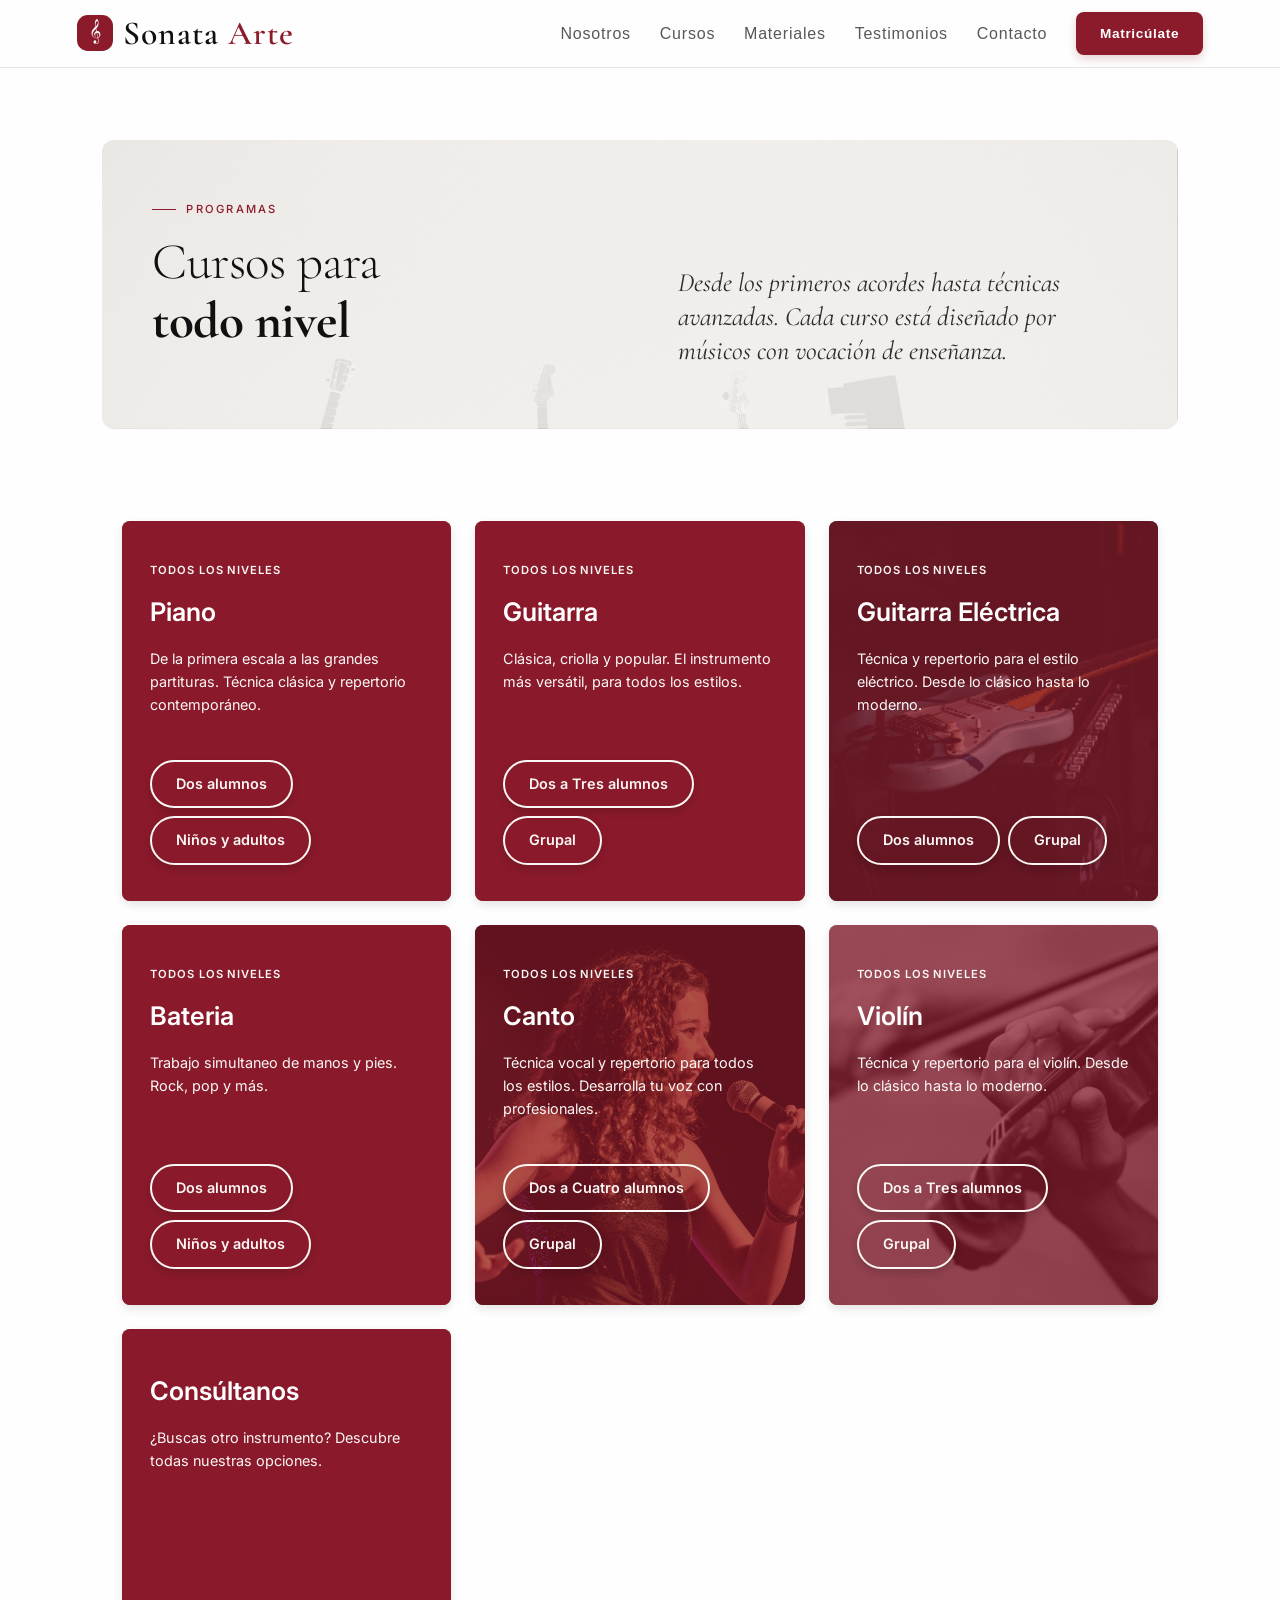
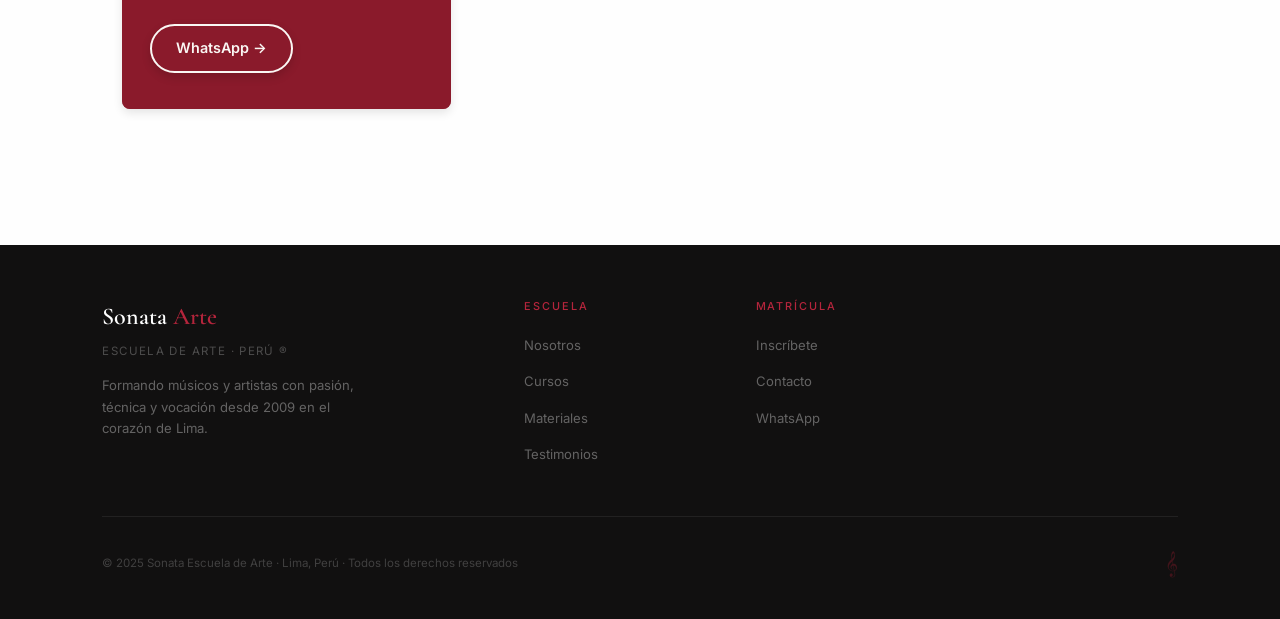
==== commit f18346b2: "mejorando diseño del btn de wsp" ====
--- a/pages/cursos.html
+++ b/pages/cursos.html
@@ -116,8 +116,7 @@
         <h3 class="card-title" style="margin-top: auto;">Consúltanos</h3>
         <p class="card-text">¿Buscas otro instrumento? Descubre todas nuestras opciones.</p>
         <div class="card-tags">
-          <a href="https://wa.me/51987654321?text=Hola,%20quisiera%20consultar%20por%20otros%20instrumentos%20disponibles." target="_blank" 
-          class="pill-tag" style="border-color: #faf7f4; color: #faf7f4;">Escríbenos →</a>
+          <a href="https://wa.me/51992581904" target="_blank" class="pill-tag">WhatsApp →</a>
         </div>
       </div>
     </article>
--- a/css/main.css
+++ b/css/main.css
@@ -445,6 +445,35 @@
   background-position: center !important; 
 }
 
+/* =========================================
+   MEJORA DEL BOTÓN DE WHATSAPP (Resaltado y Hover)
+========================================= */
+
+/* 1. Estado Normal del Botón (.pill-tag) */
+.pill-tag {
+  /* Estilos base que asumo que ya tiene (padding, etc.) */
+  display: inline-block !important;
+  padding: 10px 24px !important;
+  border-radius: 50px !important;
+  text-decoration: none !important;
+  font-size: 0.9rem !important;
+  transition: all 0.3s ease !important; /* IMPORTANTE: Hace que cualquier cambio sea suave y no brusco */
+
+  /* NUEVOS ESTILOS PARA RESALTAR */
+  border: 2px solid #faf7f4 !important; /* Borde más grueso (2px) y de color crema */
+  color: #faf7f4 !important; /* Texto de color crema */
+  font-weight: 600 !important; /* Texto un poco más grueso para mejor legibilidad */
+  background-color: transparent !important; /* Fondo transparente */
+  box-shadow: 0 4px 10px rgba(0, 0, 0, 0.15) !important; /* Sombra sutil para "despegar" el botón del fondo */
+}
+
+/* 2. Estado Hover (Al pasar el ratón por encima) */
+.pill-tag:hover {
+  background-color: #faf7f4 !important; /* ¡El fondo se llena de color crema! */
+  color: #8b1a2b !important; /* El texto cambia al color rojo corporativo de la escuela */
+  box-shadow: 0 6px 15px rgba(0, 0, 0, 0.25) !important; /* La sombra se hace más pronunciada al levantarse */
+  transform: translateY(-2px) !important; /* El botón se mueve 2px hacia arriba para dar una sensación de que flota */
+}
 
 /* ═══════════════════════════════════════════
    ELEMENTOS INTERNOS (AJUSTADOS PARA FONDO OSCURO)
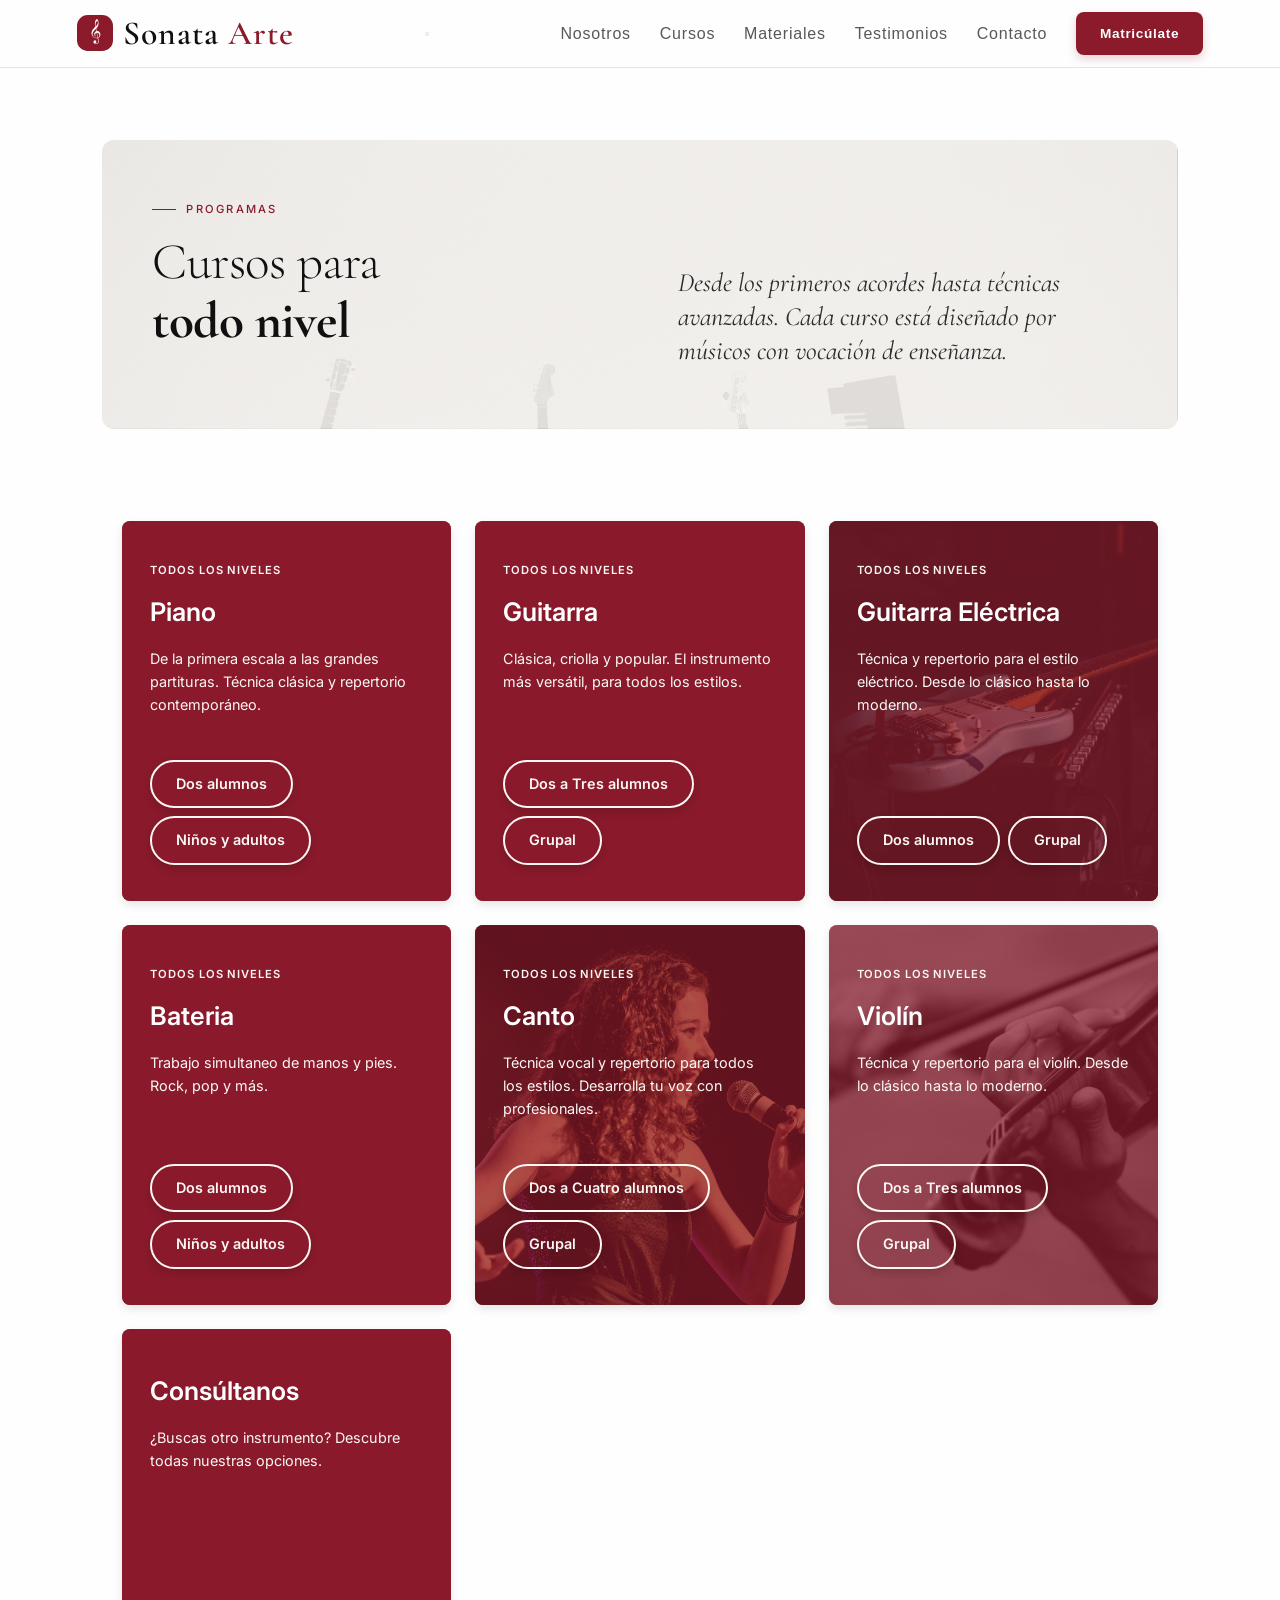
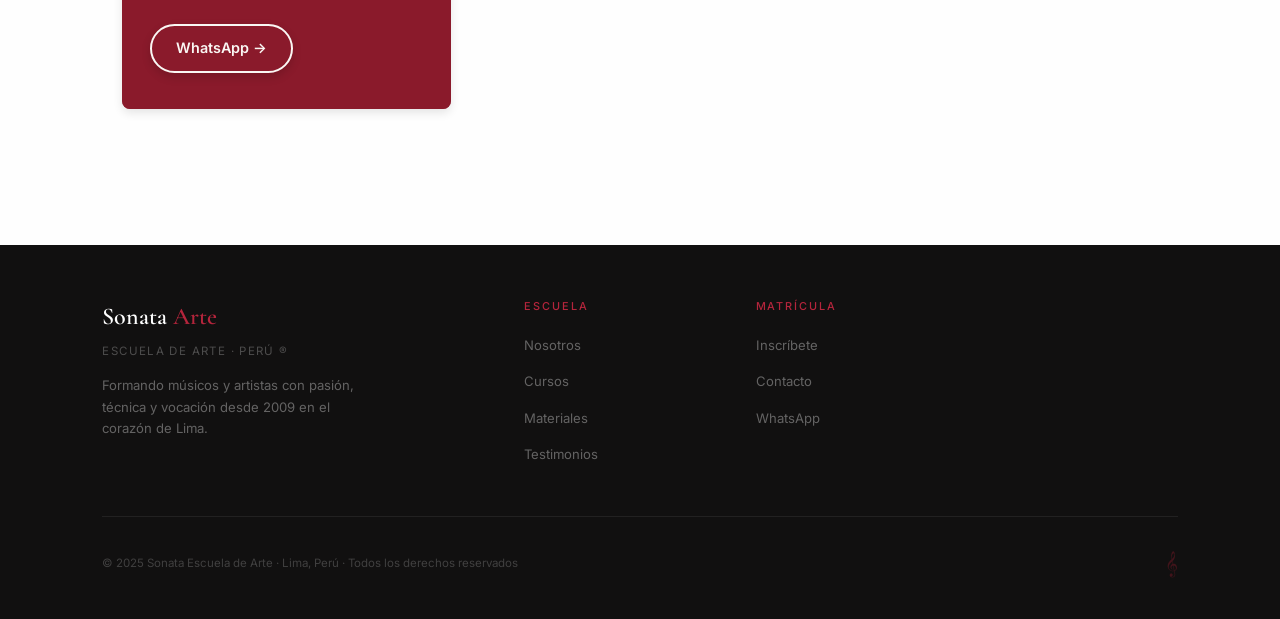
==== commit 0d330795: "corrigiento rutas" ====
--- a/pages/cursos.html
+++ b/pages/cursos.html
@@ -16,6 +16,11 @@
     <div class="nav-logo-icon" aria-hidden="true">𝄞</div>
     <span class="nav-logo-text">Sonata <span>Arte</span></span>
   </a>
+
+  <button class="nav-toggle" aria-label="Abrir menú">
+    <span class="hamburger"></span>
+  </button>
+
   <ul class="nav-links">
     <li><a href="../index.html#nosotros">Nosotros</a></li>
     <li><a href="cursos.html">Cursos</a></li>
--- a/css/main.css
+++ b/css/main.css
@@ -564,30 +564,6 @@
 } 
 
 
-/* ═══════════════════════════════════════════
-   MATERIALES
-═══════════════════════════════════════════ */
-#materiales { background: var(--crema-2); }
- 
-.mat-header { display: flex; justify-content: space-between; align-items: flex-end; gap: 24px; flex-wrap: wrap; margin-bottom: 48px; }
- 
-.mat-grid { display: grid; grid-template-columns: repeat(auto-fill, minmax(240px, 1fr)); gap: 16px; }
- 
-.mat-card { background: var(--blanco); border: 0.5px solid var(--borde); border-radius: 6px; padding: 22px 22px 26px; position: relative; overflow: hidden; }
-.mat-card::before { content: ''; position: absolute; top: 0; left: 0; right: 0; height: 3px; background: var(--granate); }
- 
-.mat-level { font-size: 0.68rem; font-weight: 500; letter-spacing: 0.16em; text-transform: uppercase; color: var(--granate); margin-bottom: 8px; }
-.mat-title { font-family: var(--display); font-size: 1.1rem; font-weight: 600; margin-bottom: 14px; color: var(--negro); }
-.mat-items { list-style: none; }
-.mat-item { display: flex; align-items: baseline; gap: 8px; padding: 6px 0; border-bottom: 0.5px solid var(--borde); font-size: 0.82rem; color: var(--negro-2); }
-.mat-item:last-child { border-bottom: none; }
-.mat-item::before { content: '–'; color: var(--granate); flex-shrink: 0; font-weight: 500; }
- 
-.mat-cta-card { background: var(--granate); border-radius: 6px; padding: 22px 22px 26px; display: flex; flex-direction: column; justify-content: center; align-items: flex-start; gap: 12px; min-height: 200px; }
-.mat-cta-card .mc-clef { font-family: var(--display); font-size: 4rem; color: rgba(254,254,254,0.2); line-height: 1; }
-.mat-cta-card p { font-size: 0.88rem; color: rgba(254,254,254,0.75); line-height: 1.6; }
-.mat-cta-card a { font-size: 0.8rem; font-weight: 500; color: var(--blanco); letter-spacing: 0.08em; border-bottom: 0.5px solid rgba(254,254,254,0.4); padding-bottom: 1px; transition: border-color 0.2s; }
-.mat-cta-card a:hover { border-color: var(--blanco); }
 
 /* ═══════════════════════════════════════════
    TESTIMONIOS
--- a/css/nav.css
+++ b/css/nav.css
@@ -75,4 +75,79 @@
   .nav-logo-text {
     font-size: 1.1rem;
   }
+}
+
+/* =========================================
+   BOTÓN HAMBURGUESA (Oculto en PC)
+========================================= */
+.hamburger {
+  display: none; /* Por defecto no se ve */
+  background: none;
+  border: none;
+  cursor: pointer;
+  padding: 5px;
+  z-index: 100; /* Asegura que el botón siempre esté por encima del menú */
+}
+
+/* Creamos las 3 rayitas de la hamburguesa */
+.hamburger-line {
+  display: block;
+  width: 25px;
+  height: 3px;
+  margin: 5px auto;
+  background-color: var(--negro, #111010);
+  transition: all 0.3s ease-in-out; /* Animación fluida */
+  border-radius: 2px;
+}
+
+/* =========================================
+   DISEÑO RESPONSIVE PARA EL NAVBAR (Móviles)
+========================================= */
+@media (max-width: 768px) {
+  /* 1. Mostramos el botón hamburguesa */
+  .hamburger {
+    display: block; 
+  }
+
+  /* 2. Escondemos la lista de enlaces y la preparamos para desplegarse */
+  .nav-links {
+    position: absolute;
+    top: 75px; /* Altura de tu barra de navegación */
+    left: 0;
+    width: 100%;
+    background-color: var(--crema, #F0EAE3); /* Color de fondo del menú desplegado */
+    flex-direction: column; /* Ponemos los enlaces de arriba a abajo */
+    align-items: center;
+    padding: 30px 0;
+    box-shadow: 0 10px 15px rgba(0,0,0,0.05);
+    
+    /* El truco para esconderlo (lo subimos y lo hacemos invisible) */
+    transform: translateY(-150%);
+    opacity: 0;
+    transition: all 0.4s ease-in-out;
+    pointer-events: none; /* Evita que le den clic cuando está invisible */
+  }
+
+  /* 3. Estilos de los enlaces en celular */
+  .nav-links li {
+    margin: 15px 0;
+  }
+
+  /* 4. LA CLASE 'ACTIVE' (Cuando el JS abre el menú) */
+  .nav-links.active {
+    transform: translateY(0); /* El menú baja */
+    opacity: 1; /* Se vuelve visible */
+    pointer-events: auto;
+  }
+
+  /* 5. ANIMACIÓN: Convertir la Hamburguesa en una "X" */
+  .hamburger.active .hamburger-line:nth-child(1) {
+    transform: translateY(8px) rotate(45deg);
+  }
+  .hamburger.active .hamburger-line:nth-child(2) {
+    opacity: 0; /* La línea del medio desaparece */
+  }
+  .hamburger.active .hamburger-line:nth-child(3) {
+    transform: translateY(-8px) rotate(-45deg);
+  }
 }
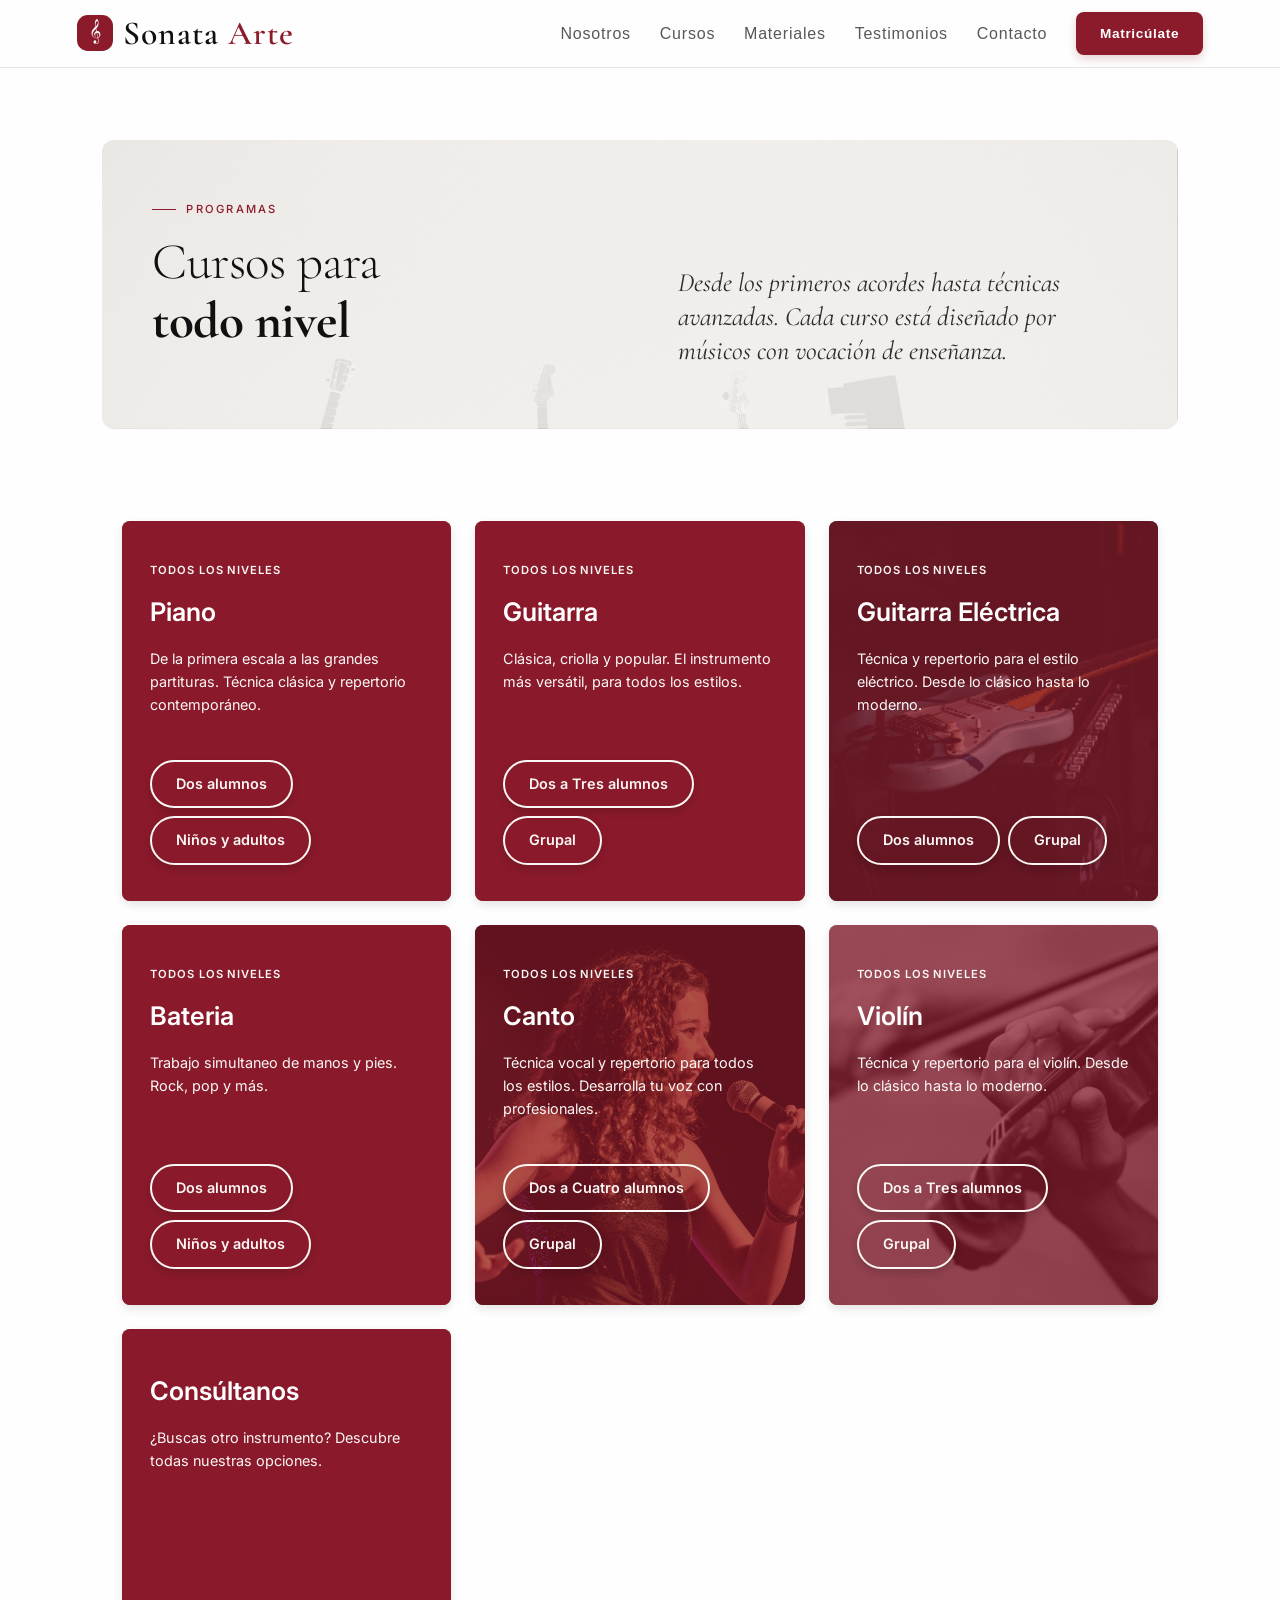
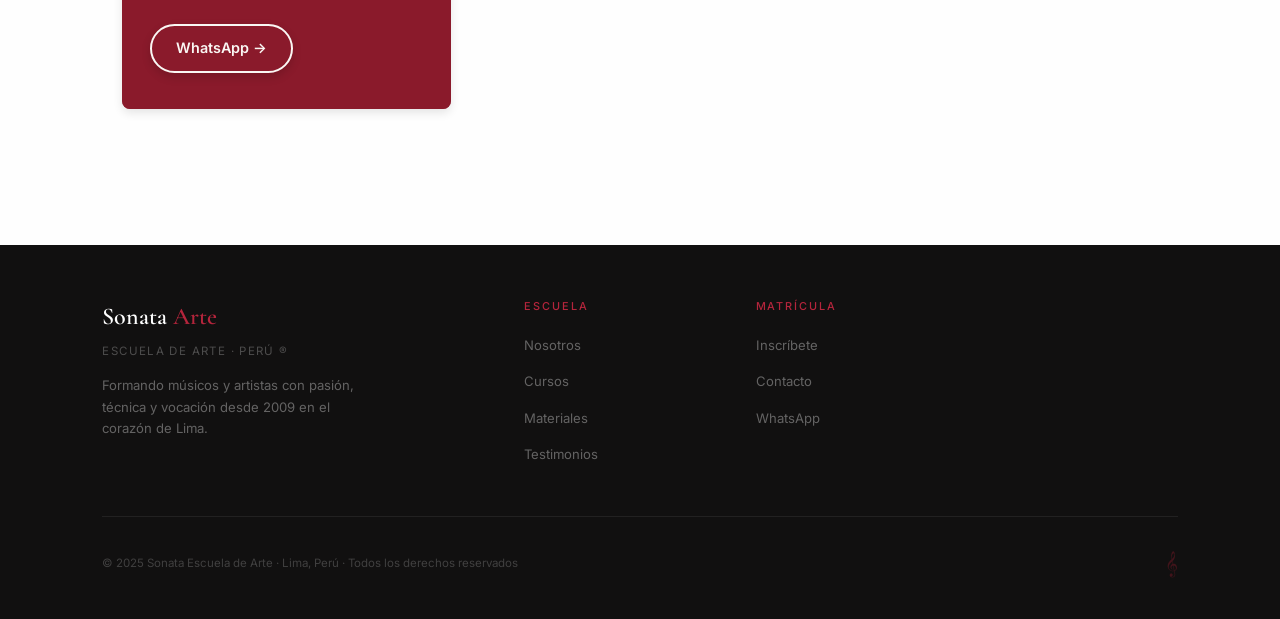
==== commit 76a12a5f: "prueba dos para la barra para moviles" ====
--- a/pages/cursos.html
+++ b/pages/cursos.html
@@ -17,8 +17,10 @@
     <span class="nav-logo-text">Sonata <span>Arte</span></span>
   </a>
 
-  <button class="nav-toggle" aria-label="Abrir menú">
-    <span class="hamburger"></span>
+  <button class="hamburger" aria-label="Abrir menú">
+  <span class="hamburger-line"></span>
+  <span class="hamburger-line"></span>
+  <span class="hamburger-line"></span>
   </button>
 
   <ul class="nav-links">
--- a/css/nav.css
+++ b/css/nav.css
@@ -101,6 +101,29 @@
 }
 
 /* =========================================
+   DISEÑO BASE DEL BOTÓN HAMBURGUESA
+========================================= */
+.hamburger {
+  display: none; /* Se oculta en pantallas grandes de computadora */
+  background: transparent;
+  border: none;
+  cursor: pointer;
+  padding: 0;
+  z-index: 1000; /* Lo mantiene por encima del menú desplegado */
+}
+
+.hamburger-line {
+  display: block;
+  width: 30px;
+  height: 3px;
+  margin: 6px 0; /* Separación entre las rayitas */
+  background-color: #5A1B26; /* Color rojo vino para que combine con tu logo */
+  border-radius: 3px;
+  transition: all 0.3s ease-in-out; /* Animación suave */
+}
+
+
+/* =========================================
    DISEÑO RESPONSIVE PARA EL NAVBAR (Móviles)
 ========================================= */
 @media (max-width: 768px) {
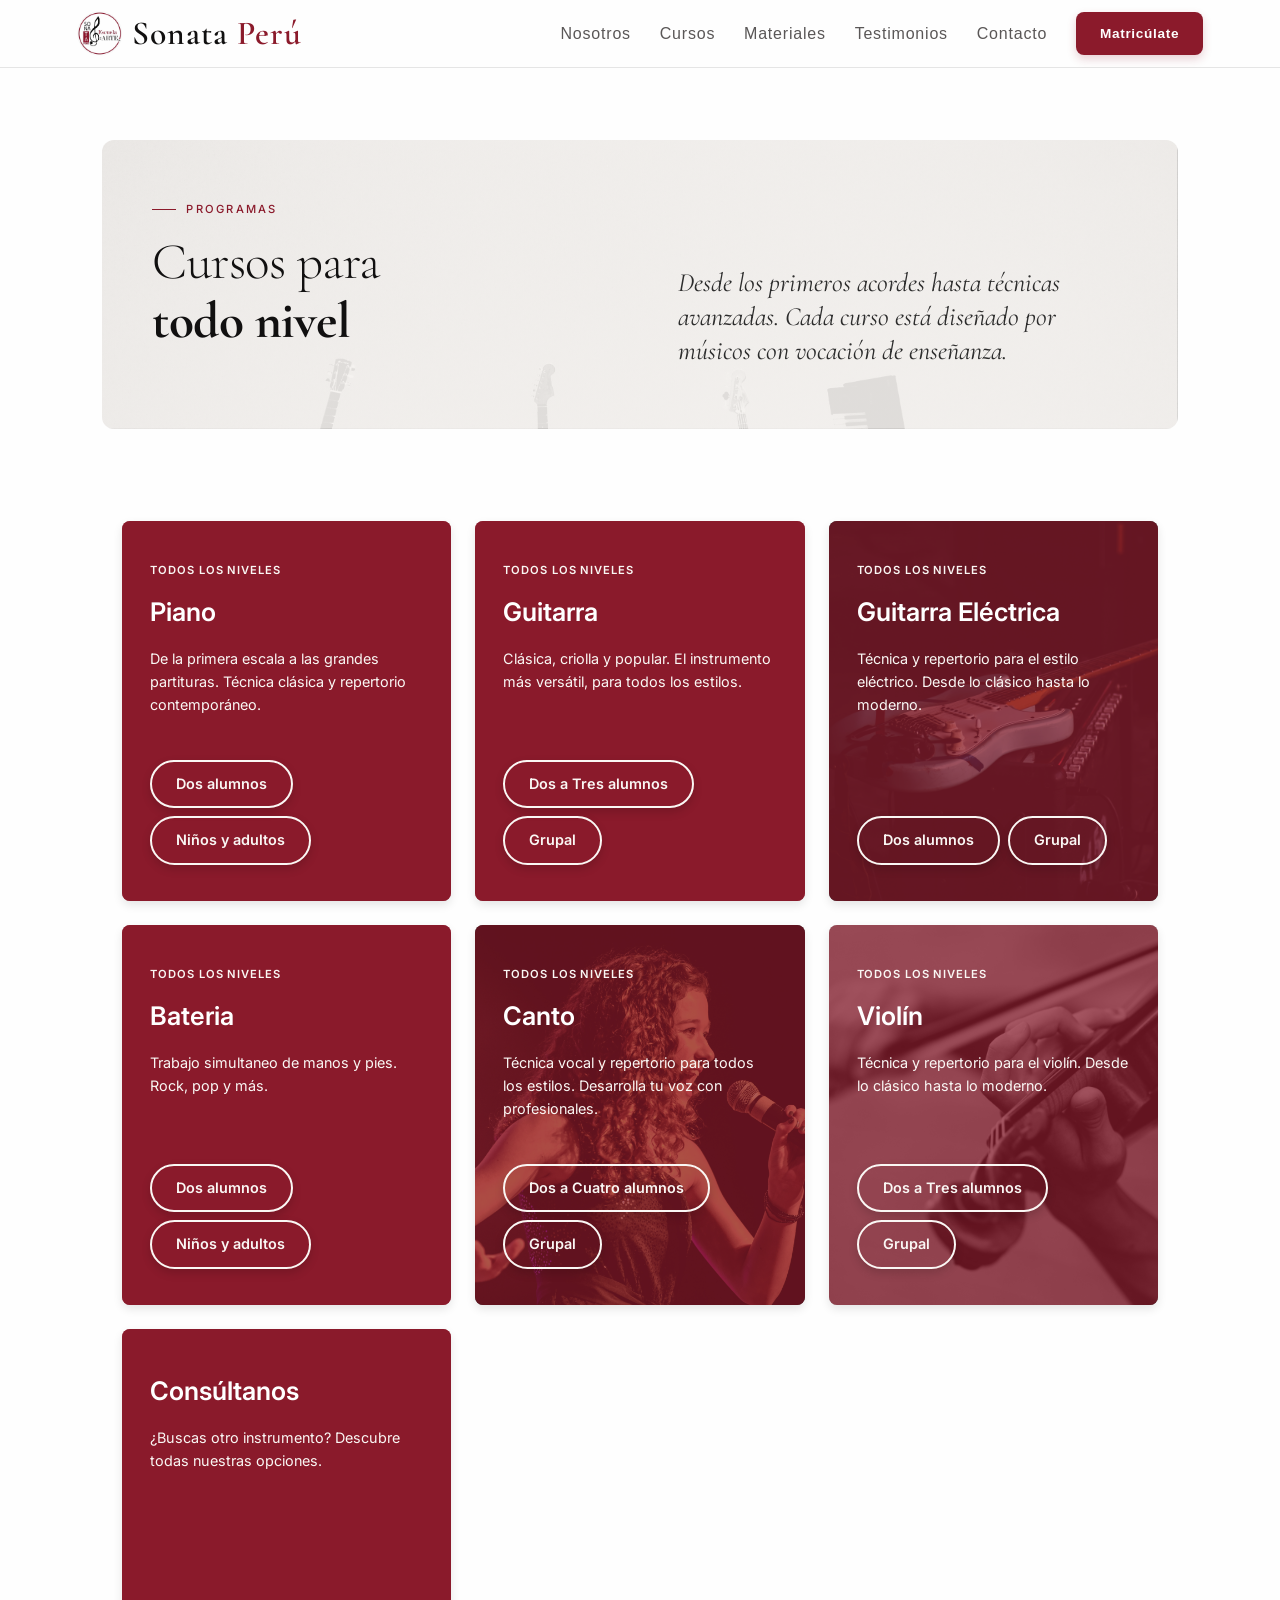
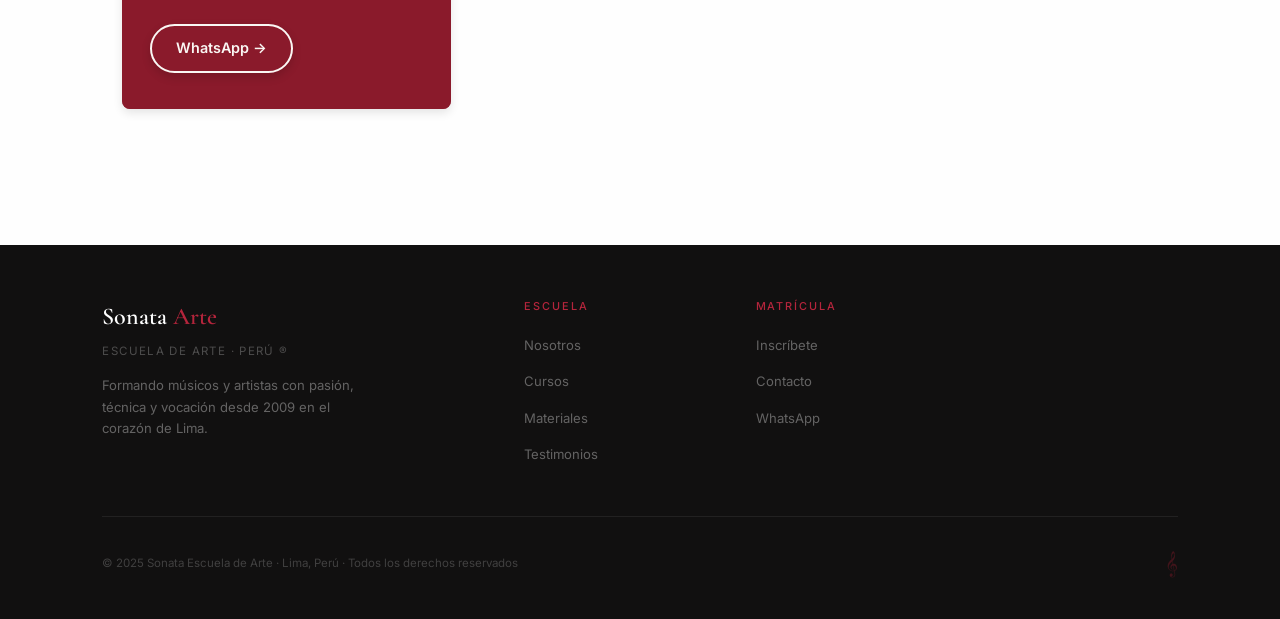
==== commit 989f7549: "añadiendo el logo a todos los html" ====
--- a/pages/cursos.html
+++ b/pages/cursos.html
@@ -12,9 +12,9 @@
 <body>
  
 <nav>
-  <a href="../index.html" class="nav-logo">
-    <div class="nav-logo-icon" aria-hidden="true">𝄞</div>
-    <span class="nav-logo-text">Sonata <span>Arte</span></span>
+  <a href="index.html" class="nav-logo">
+    <img src="../assets/logo.jpg" alt="Icono Sonata Arte" class="nav-logo-img"> 
+    <span class="nav-logo-text">Sonata <span>Perú</span></span> 
   </a>
 
   <button class="hamburger" aria-label="Abrir menú">
--- a/css/main.css
+++ b/css/main.css
@@ -22,6 +22,11 @@
  
   --borde:      rgba(17,16,16,0.1);
   --borde-g:    rgba(139,26,43,0.2);
+
+  --crema-fondo: #F0EAE3;  /* Tu crema base */
+  --vino-caja: #5A1B26;    /* Tu rojo vino base (el del logo) */
+  --vino-texto: #8B1D35;   /* Un rojo vino ligeramente más claro para texto */
+  --gris-texto: #333333;   /* Un gris oscuro para legibilidad */
  
   --display:    'Cormorant Garamond', Georgia, serif;
   --body:       'Inter', system-ui, sans-serif;
@@ -335,12 +340,108 @@
   border: 1px solid rgba(255, 255, 255, 0.5); /* Borde semitransparente que brilla un poco */
 }
  
-.values { margin-top: 32px; list-style: none; }
-.val-row { display: flex; gap: 16px; padding: 16px 0; border-bottom: 0.5px solid var(--borde); align-items: flex-start; }
-.val-row:last-child { border-bottom: none; }
-.val-dot { width: 8px; height: 8px; border-radius: 50%; background: var(--granate); margin-top: 7px; flex-shrink: 0; }
-.val-title { font-size: 0.9rem; font-weight: 500; margin-bottom: 2px; }
-.val-desc { font-size: 0.83rem; color: var(--negro-3); }
+/* =========================================================
+   ESTILOS: LISTA DE VALORES ELEGANTE (Historia)
+=========================================================== */
+
+.valores-elegantes {
+    list-style: none;
+    padding: 0;
+    margin: 30px 0 0 0;
+    display: flex;
+    flex-direction: column;
+    gap: 15px; /* Espacio entre cada punto */
+}
+
+/* Contenedor de cada ítem */
+.valor-item {
+    display: flex;
+    align-items: flex-start;
+    gap: 20px;
+    padding: 20px 25px;
+    background-color: transparent;
+    border-left: 3px solid transparent; /* Borde invisible inicial */
+    border-radius: 0 12px 12px 0;
+    transition: all 0.3s ease; /* Animación suave */
+    cursor: default;
+}
+
+/* EFECTO HOVER: Lo que lo hace llamativo */
+.valor-item:hover {
+    background-color: rgba(255, 255, 255, 0.6); /* Fondo sutil al pasar el mouse */
+    border-left: 3px solid var(--vino, #5A1B26); /* Aparece la línea color guinda */
+    transform: translateX(10px); /* Se mueve un poquito a la derecha */
+    box-shadow: 0 5px 15px rgba(0,0,0,0.03);
+}
+
+/* EL NÚMERO ELEGANTE - AHORA SÍ ES GUINDA */
+.valor-numero {
+    font-family: 'Playfair Display', serif; /* Tipografía elegante */
+    font-size: 38px;
+    font-weight: bold;
+    color: var(--vino, #5A1B26); /* Tu color guinda directo */
+    opacity: 0.85; /* Lo subimos para que no se vea gris, sino un guinda sólido */
+    line-height: 1;
+    transition: all 0.3s ease;
+}
+
+/* Al pasar el mouse, el número cobra fuerza total */
+.valor-item:hover .valor-numero {
+    opacity: 1; /* Guinda al 100% al pasar el mouse */
+    transform: scale(1.1);
+}
+
+/* El Título del valor */
+.valor-titulo {
+    font-family: 'Playfair Display', serif; 
+    font-size: 22px;
+    color: var(--vino, #5A1B26);
+    margin: 0 0 8px 0;
+}
+
+/* La Descripción */
+.valor-desc {
+    font-family: sans-serif;
+    color: var(--gris-oscuro, #333333);
+    font-size: 16px;
+    line-height: 1.6;
+    margin: 0;
+}
+
+/* =========================================================
+   DISEÑO RESPONSIVE: LISTA DE VALORES ELEGANTE (Móvil)
+=========================================================== */
+@media (max-width: 768px) {
+    .valores-elegantes {
+        gap: 10px;
+        margin: 20px 0 0 0;
+    }
+
+    .valor-item {
+        padding: 15px 10px;
+        gap: 15px;
+        border-radius: 8px;
+    }
+
+    /* En celulares evitamos que se mueva hacia la derecha al tocarlo */
+    .valor-item:hover, 
+    .valor-item:active {
+        transform: none; 
+        background-color: rgba(255, 255, 255, 0.4); 
+    }
+
+    .valor-numero {
+        font-size: 32px; 
+    }
+
+    .valor-titulo {
+        font-size: 20px; 
+    }
+
+    .valor-desc {
+        font-size: 15px; 
+    }
+}
 
 /* ═══════════════════════════════════════════
    CURSOS
--- a/css/nav.css
+++ b/css/nav.css
@@ -9,6 +9,16 @@
   background: rgba(254,254,254,0.94);
   backdrop-filter: blur(14px);
   border-bottom: 0.5px solid var(--borde);
+}
+
+/* =========================================
+   ESTILOS PARA LA IMAGEN DEL LOGO
+========================================= */
+.nav-logo-img {
+  height: 45px; /* Define qué tan alto quieres el logo. Puedes subirlo a 50px o bajarlo a 35px según tu gusto */
+  width: auto; /* Mantiene las proporciones originales de la imagen para que no se estire */
+  display: block;
+  object-fit: contain;
 }
  
 .nav-logo { display: flex; align-items: center; gap: 10px; }
@@ -134,6 +144,7 @@
 
   /* 2. Escondemos la lista de enlaces y la preparamos para desplegarse */
   .nav-links {
+    display: flex;
     position: absolute;
     top: 75px; /* Altura de tu barra de navegación */
     left: 0;
@@ -144,6 +155,8 @@
     padding: 30px 0;
     box-shadow: 0 10px 15px rgba(0,0,0,0.05);
     
+    z-index: 999;
+
     /* El truco para esconderlo (lo subimos y lo hacemos invisible) */
     transform: translateY(-150%);
     opacity: 0;
@@ -173,4 +186,148 @@
   .hamburger.active .hamburger-line:nth-child(3) {
     transform: translateY(-8px) rotate(-45deg);
   }
+}
+
+
+
+/* =========================================================
+   ESTILOS: SECCIÓN NUESTRAS AULAS (Mosaico Secuencial Full Width)
+=========================================================== */
+
+.section-aulas-secuencial {
+    padding: 100px 5%; /* Usamos porcentajes para acercarnos a los bordes de la pantalla */
+    background-color: var(--crema);
+    display: flex;
+    justify-content: center;
+}
+
+.aulas-wrapper-secuencial {
+    max-width: 1600px; /* Ancho máximo generoso para pantallas muy grandes */
+    width: 100%;
+    display: flex;
+    align-items: center; /* Alineación vertical central */
+    justify-content: space-between; /* Obliga al texto y las fotos a separarse a los extremos */
+}
+
+/* --- ESTILOS DE LA INFORMACIÓN (Izquierda) --- */
+.aulas-texto-secuencial {
+    flex: 0 0 35%; /* El texto ocupa el 35% del ancho disponible */
+    padding-right: 40px; /* Espacio limpio antes del mosaico */
+}
+
+.subtitulo-vino {
+    display: block;
+    color: var(--vino);
+    font-size: 14px;
+    letter-spacing: 3px;
+    text-transform: uppercase;
+    font-weight: bold;
+    margin-bottom: 15px;
+    opacity: 0.8;
+}
+
+.titulo-vino {
+    color: var(--vino);
+    font-size: 42px; /* Título grande y potente para balancear */
+    font-family: 'Playfair Display', serif; /* O tu serif principal */
+    margin-bottom: 25px;
+    line-height: 1.2;
+}
+
+/* --- JUEGO DE COLORES EN LA DESCRIPCIÓN --- */
+.aulas-descripcion-vibrante {
+    color: var(--gris-oscuro);
+    line-height: 1.8;
+    font-size: 18px; /* Texto un poco más de cuerpo */
+}
+
+/* 1. Destaque en Rojo Vino */
+.aulas-descripcion-vibrante .destaque-vino {
+    color: var(--vino);
+    font-weight: 600;
+}
+
+/* 2. Resaltado 'Caja de Color' */
+.aulas-descripcion-vibrante .caja-crema {
+    background-color: rgba(255, 255, 255, 0.7); /* Crema muy suave de fondo */
+    color: var(--vino);
+    padding: 2px 8px;
+    border-radius: 4px;
+    font-weight: bold;
+}
+
+/* 3. Destaque Bold */
+.aulas-descripcion-vibrante .destaque-bold {
+    font-weight: bold;
+}
+
+/* --- ESTILOS DEL MOSAICO SECUENCIAL DE AULAS (Derecha - ¡AHORA SÍ UTILIZA TODOOOO!) --- */
+.aulas-mosaico-secuencial {
+    flex: 0 0 60%; /* ¡El mosaico secuencial ocupa el 60% del ancho de la pantalla! */
+    display: grid;
+    grid-template-columns: repeat(2, 1fr); /* Dos columnas iguales */
+    grid-template-rows: auto auto; /* Dos filas */
+    gap: 30px; /* Fotos más separadas y elegantes */
+}
+
+/* Tarjeta base de cada imagen secuencial */
+.mosaico-aula-item {
+    height: 350px; /* FOTOS ARRIBA MUCHO MÁS ALTAS para PC */
+    background-size: cover;
+    background-position: center;
+    border-radius: 12px; /* Bordes redondeados profesionales */
+    box-shadow: 0 8px 20px rgba(0,0,0,0.08); /* Sombra muy sutil */
+    transition: transform 0.3s ease; /* Pequeño efecto al hover */
+}
+
+/* Efecto hover suave y simple */
+.mosaico-aula-item:hover {
+    transform: translateY(-5px); /* Se levanta un poquito */
+}
+
+/* FOTO DE ABAJO: Más alta y ancha, secuencial normal sin superposiciones */
+.mosaico-aula-item-ancha {
+    grid-column: span 2; /* Ocupa las dos columnas, secuencial de arriba a abajo */
+    height: 450px; /* ¡FOTO INFERIOR GIGANTE! */
+}
+
+/* =========================================================
+   DISEÑO RESPONSIVE: SECCIÓN NUESTRAS AULAS (Móvil Pro)
+=========================================================== */
+@media (max-width: 900px) {
+    .aulas-wrapper-secuencial {
+        flex-direction: column; /* Apilar texto arriba y fotos abajo */
+        gap: 50px;
+        text-align: center;
+    }
+    
+    .aulas-texto-secuencial {
+        flex: 1 1 100%; /* En móvil, el texto ocupa el 100% */
+        width: 100%;
+        padding-right: 0;
+    }
+    
+    .section-aulas-secuencial {
+        padding: 60px 20px;
+    }
+
+    .titulo-vino {
+        font-size: 32px;
+    }
+    
+    .aulas-mosaico-secuencial {
+        width: 100%;
+        grid-template-columns: 1fr; /* Una columna en móvil */
+        gap: 20px;
+    }
+    
+    .mosaico-aula-item {
+        height: 250px !important; /* Fotos un poco más bajas en móvil */
+    }
+    
+    /* En móvil, la tercera foto no necesita spanear ni ser tan alta */
+    .mosaico-aula-item-ancha {
+        grid-column: span 1;
+        height: 250px !important;
+    }
 }
